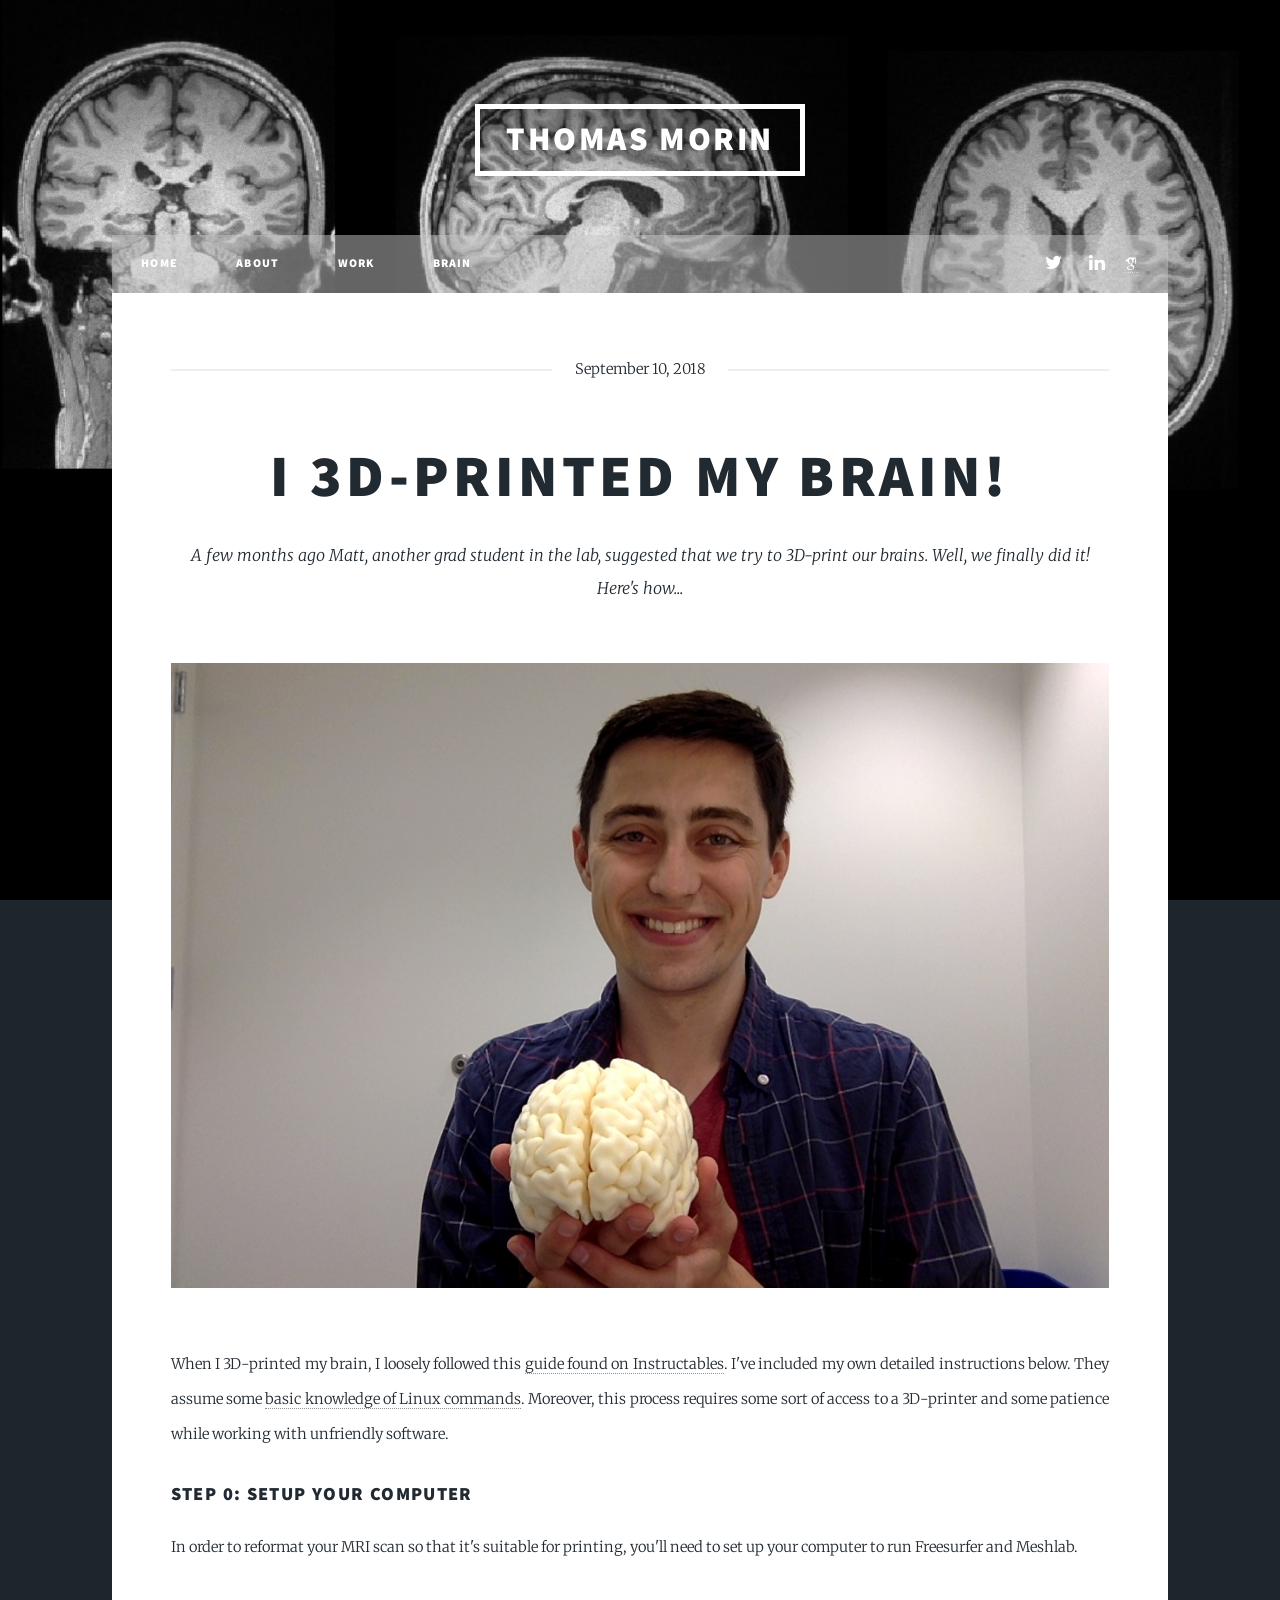
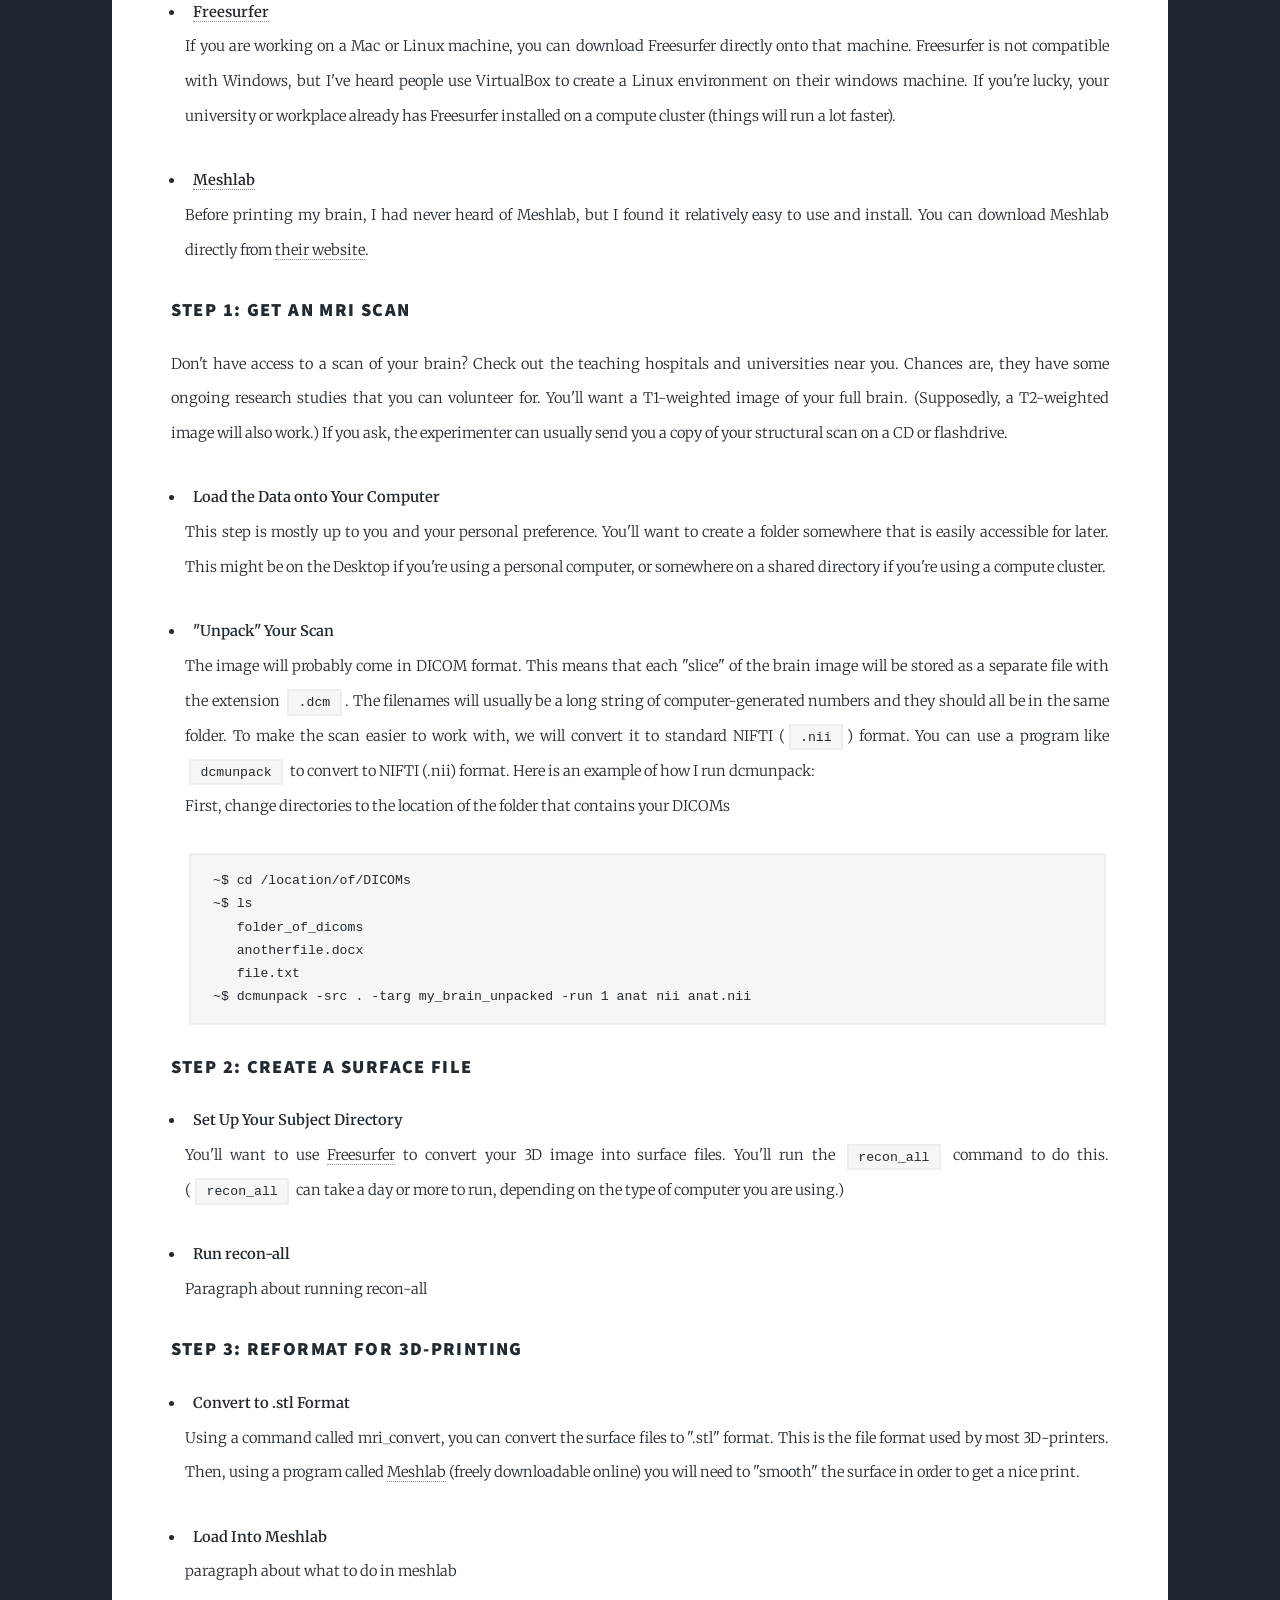
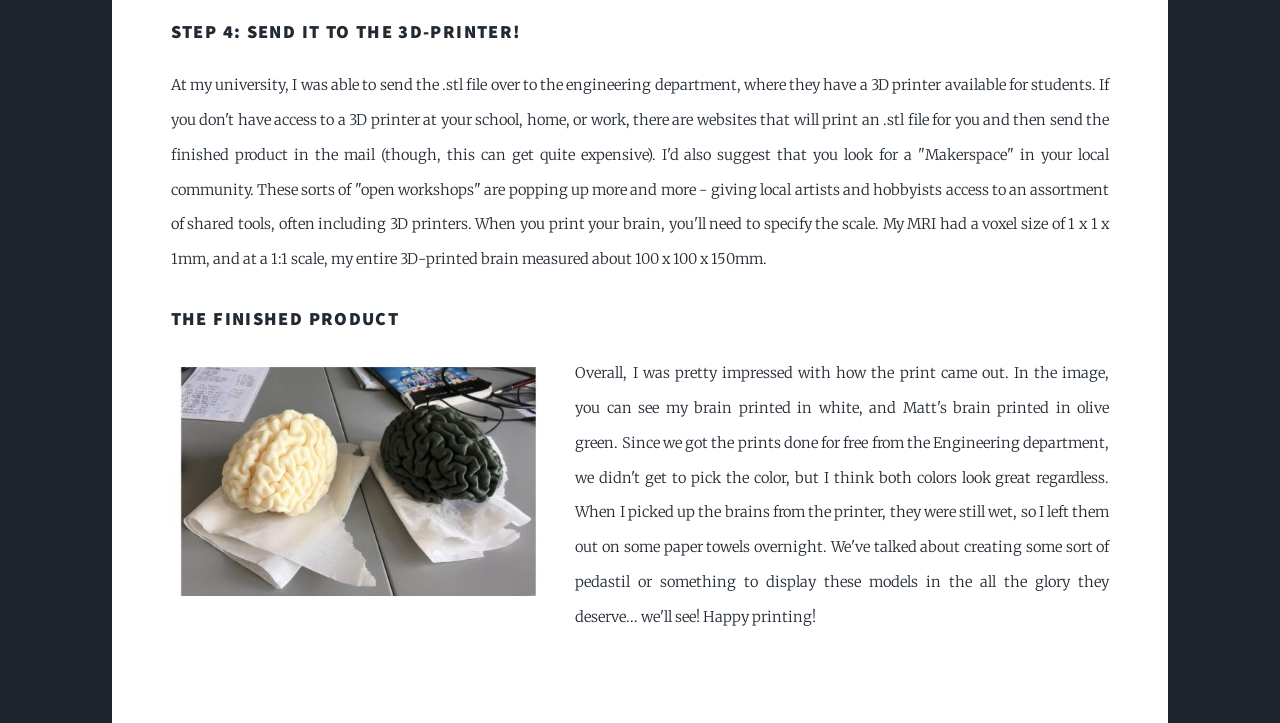
==== 3dbrain.html @ 6269d49e "changes to homepage" ====
<!DOCTYPE HTML>
<!--
	Generic Page - tmmorin.com

             Author: Tom Morin
        Description: Story about how I 3d-printed my brain

	Design:
	Massively by HTML5 UP
	html5up.net | @ajlkn
	Free for personal and commercial use under the CCA 3.0 license (html5up.net/license)
-->
<html>
	<script src="http://www.w3schools.com/lib/w3data.js"></script>
	<head>
		<title>3D PrintedBrain</title>
		<meta charset="utf-8" />
		<meta name="viewport" content="width=device-width, initial-scale=1, user-scalable=no" />
		<link rel="stylesheet" href="assets/css/main.css" />
		<noscript><link rel="stylesheet" href="assets/css/noscript.css" /></noscript>
		<link rel="shortcut icon" href="images/favicon.png" />
		<link rel="stylesheet" href="assets/css/academicons.min.css"/>
	</head>
	<body class="is-preload">

		<!-- Wrapper -->
			<div id="wrapper">

        			<!-- Header -->
        			<header id="header">
                			<a href="index.html" class="logo">Thomas Morin</a>
        			</header>

        			<!-- Nav Bar -->
        			<nav id="nav">
			                <ul class="links">
			                        <li><a href="index.html">Home</a></li>
			                        <li><a href="about.html">About</a></li>
			                        <li><a href="work.html">Work</a></li>
			                        <li><a href="brain_images.html">Brain</a></li>
			                </ul>
			                <ul class="icons">
			                        <li><a href="https://twitter.com/ThomasMorin1" class="icon fa-twitter"><span class="label">Twitter</span></a></li>
			                        <li><a href="https://www.linkedin.com/in/thomas-morin-23b196b2" class="icon fa-linkedin"><span class="label">LinkedIn</span></a></li>
			                        <li><a href="https://scholar.google.com/citations?user=DYfllzQAAAAJ" class="ai ai-google-scholar"><span class="label"></span></a></li>
			                        <!-- <li><a href="#" class="icon fa-instagram"><span class="label">Instagram</span></a></li> -->
			                        <!-- <li><a href="#" class="icon fa-github"><span class="label">GitHub</span></a></li> -->
			                </ul>
			        </nav>

				<!-- Main -->
					<div id="main">

						<!-- Post -->
							<section class="post">
								<header class="major">
									<span class="date">September 10, 2018</span>
									<h1>I 3D-printed my brain!</h1>
									<p>A few months ago Matt, another grad student in the lab, suggested that
										we try to 3D-print our brains. Well, we finally did it! Here's how...</p>
								</header>
								<div class="image main"><img src="images/me_and_my_brain.jpg" alt="me holding a 3d printed copy of my brain" /></div>
								<p>When I 3D-printed my brain, I loosely followed this <a href="https://www.instructables.com/id/3D-print-your-own-brain/">guide found on Instructables</a>. 
									I've included my own detailed instructions below. They assume some <a href="https://ryanstutorials.net/linuxtutorial/">basic knowledge of Linux commands</a>. Moreover, this
									process requires some sort of access to a 3D-printer and some patience while working with unfriendly software.</p>
								<h3>Step 0: Setup Your Computer</h3>
								<p>In order to reformat your MRI scan so that it's suitable for printing, you'll need to set up your computer to run Freesurfer and Meshlab.</p>
								<ul>
									<li><b><a href="http://freesurfer.net/">Freesurfer</a></b></li>
									<p>If you are working on a Mac or Linux machine, you can download Freesurfer directly onto that machine. Freesurfer is not compatible 
										with Windows, but I've heard people use VirtualBox to create a Linux environment on their windows machine. If you're lucky, your 
										university or workplace already has Freesurfer installed on a compute cluster (things will run a lot faster).</p>
									<li><b><a href="http://www.meshlab.net/">Meshlab</a></b></li>
									<p>Before printing my brain, I had never heard of Meshlab, but I found it relatively easy to use and install. You can download Meshlab directly
										from <a href="http://www.meshlab.net">their website</a>.</p>
								</ul>
								<h3>Step 1: Get an MRI Scan</h3>
								<p>Don't have access to a scan of your brain? Check out the teaching hospitals and universities near you. Chances are, they have
									some ongoing research studies that you can volunteer for. You'll want a T1-weighted image of your full brain. (Supposedly,
									a T2-weighted image will also work.) If you ask, the experimenter can usually send you a copy of your structural scan on a CD
									or flashdrive.
									<ul>
									<li><b>Load the Data onto Your Computer</b></li>
									<p>This step is mostly up to you and your personal preference. You'll want to create a folder somewhere that is easily accessible for later.
										This might be on the Desktop if you're using a personal computer, or somewhere on a shared directory if you're using a compute cluster.</p>
									<li><b>"Unpack" Your Scan</b></li>
									<p>The image will probably come in DICOM format. This means that each "slice" of the brain image will be stored as a separate file
										with the extension <code>.dcm</code>. The filenames will usually be a long string of computer-generated numbers and they should 
										all be in the same folder. To make the scan easier to work with, we will convert it to standard NIFTI (<code>.nii</code>) format.
										You can use a program like <code>dcmunpack</code> to convert to NIFTI (.nii) format. Here is an example of how I run dcmunpack: </br>
										First, change directories to the location of the folder that contains your DICOMs</p>
										<pre><code>~$ cd /location/of/DICOMs
~$ ls
   folder_of_dicoms
   anotherfile.docx
   file.txt
~$ dcmunpack -src . -targ my_brain_unpacked -run 1 anat nii anat.nii</pre></code>

									</ul>
								<h3>Step 2: Create a Surface File</h3>
									<ul>
									<li><b>Set Up Your Subject Directory</b></li>
									<p>You'll want to use <a href="http://freesurfer.net/">Freesurfer</a> to convert your 3D image into surface files. You'll run the <code>recon_all</code>
										command to do this. (<code>recon_all</code> can take a day or more to run, depending on the type of computer you are using.)</p>
									<li><b>Run recon-all</b></li>
									<p>Paragraph about running recon-all</p>
									</ul>
								<h3>Step 3: Reformat for 3D-Printing</h3>
									<ul>
									<li><b>Convert to .stl Format</b></li>
									<p>Using a command called mri_convert, you can convert the surface files to ".stl" format. This is the file format used by most 3D-printers.
										Then, using a program called <a href="http://www.meshlab.net/">Meshlab</a> (freely downloadable online) you will need to "smooth" the 
										surface in order to get a nice print.</p>
									<li><b>Load Into Meshlab</b></li>
									<p>paragraph about what to do in meshlab</p>
									</ul>
								<h3>Step 4: Send it to the 3D-Printer!</h3>
								<p>At my university, I was able to send the .stl file over to the engineering department, where they have a 3D printer available for students.
									If you don't have access to a 3D printer at your school, home, or work, there are websites that will print an .stl file for you
									and then send the finished product in the mail (though, this can get quite expensive). I'd also suggest that you look for a "Makerspace"
									in your local community. These sorts of "open workshops" are popping up more and more - giving local artists and hobbyists access
									to an assortment of shared tools, often including 3D printers. When you print your brain, you'll need to specify the scale. My MRI had a
									voxel size of 1 x 1 x 1mm, and at a 1:1 scale, my entire 3D-printed brain measured about 100 x 100 x 150mm.</p>
								<h3>The Finished Product</h3>
								<div class="image left"><img src="images/3d_brains.jpg" alt="my brain, along with my coworker's brain, fresh out of the printer!" /></div>
								<p>Overall, I was pretty impressed with how the print came out. In the image, you can see my brain printed in white, and Matt's brain printed in
									olive green. Since we got the prints done for free from the Engineering department, we didn't get to pick the color, but I think both colors
									look great regardless. When I picked up the brains from the printer, they were still wet, so I left them out on some paper towels overnight.
									We've talked about creating some sort of pedastil or something to display these models in the all the glory they deserve... we'll see! Happy printing!</p>
							</section>

					</div>

				<!-- Footer, Copyright -->
				<div w3-include-html="footer.html"></div>

			</div>

		<!-- Scripts -->
			<script>w3IncludeHTML();</script>
			<script src="assets/js/jquery.min.js"></script>
			<script src="assets/js/jquery.scrollex.min.js"></script>
			<script src="assets/js/jquery.scrolly.min.js"></script>
			<script src="assets/js/browser.min.js"></script>
			<script src="assets/js/breakpoints.min.js"></script>
			<script src="assets/js/util.js"></script>
			<script src="assets/js/main.js"></script>

	</body>
</html>
---- assets/css/main.css ----
@import url(font-awesome.min.css);
@import url("https://fonts.googleapis.com/css?family=Merriweather:300,700,300italic,700italic|Source+Sans+Pro:900");

/*
	Massively by HTML5 UP
	html5up.net | @ajlkn
	Free for personal and commercial use under the CCA 3.0 license (html5up.net/license)
*/

html, body, div, span, applet, object,
iframe, h1, h2, h3, h4, h5, h6, p, blockquote,
pre, a, abbr, acronym, address, big, cite,
code, del, dfn, em, img, ins, kbd, q, s, samp,
small, strike, strong, sub, sup, tt, var, b,
u, i, center, dl, dt, dd, ol, ul, li, fieldset,
form, label, legend, table, caption, tbody,
tfoot, thead, tr, th, td, article, aside,
canvas, details, embed, figure, figcaption,
footer, header, hgroup, menu, nav, output, ruby,
section, summary, time, mark, audio, video {
	margin: 0;
	padding: 0;
	border: 0;
	font-size: 100%;
	font: inherit;
	vertical-align: baseline;}

article, aside, details, figcaption, figure,
footer, header, hgroup, menu, nav, section {
	display: block;}

body {
	line-height: 1;
}

ol, ul {
	list-style: none;
}

blockquote, q {
	quotes: none;
}

	blockquote:before, blockquote:after, q:before, q:after {
		content: '';
		content: none;
	}

table {
	border-collapse: collapse;
	border-spacing: 0;
}

body {
	-webkit-text-size-adjust: none;
}

mark {
	background-color: transparent;
	color: inherit;
}

input::-moz-focus-inner {
	border: 0;
	padding: 0;
}

input, select, textarea {
	-moz-appearance: none;
	-webkit-appearance: none;
	-ms-appearance: none;
	appearance: none;
}

/* Basic */

	@-ms-viewport {
		width: device-width;
	}

	body {
		-ms-overflow-style: scrollbar;
	}

	@media screen and (max-width: 480px) {

		html, body {
			min-width: 320px;
		}

	}

	html {
		box-sizing: border-box;
	}

	*, *:before, *:after {
		box-sizing: inherit;
	}

	body {
		background-color: #1e252d;
	}

		body.is-preload *, body.is-preload *:before, body.is-preload *:after {
			-moz-animation: none !important;
			-webkit-animation: none !important;
			-ms-animation: none !important;
			animation: none !important;
			-moz-transition: none !important;
			-webkit-transition: none !important;
			-ms-transition: none !important;
			transition: none !important;
		}

/* Type */

	html {
		font-size: 16pt;
	}

		@media screen and (max-width: 1680px) {

			html {
				font-size: 12pt;
			}

		}

		@media screen and (max-width: 1280px) {

			html {
				font-size: 11pt;
			}

		}

		@media screen and (max-width: 360px) {

			html {
				font-size: 10pt;
			}

		}

	body {
		color: #212931;
	}

	body, input, select, textarea {
		font-family: "Merriweather", Georgia, serif;
		font-weight: 300;
		font-size: 1rem;
		line-height: 2.375;
	}

	a {
		-moz-transition: color 0.2s ease-in-out, background-color 0.2s ease-in-out, border-color 0.2s ease-in-out, box-shadow 0.2s ease-in-out;
		-webkit-transition: color 0.2s ease-in-out, background-color 0.2s ease-in-out, border-color 0.2s ease-in-out, box-shadow 0.2s ease-in-out;
		-ms-transition: color 0.2s ease-in-out, background-color 0.2s ease-in-out, border-color 0.2s ease-in-out, box-shadow 0.2s ease-in-out;
		transition: color 0.2s ease-in-out, background-color 0.2s ease-in-out, border-color 0.2s ease-in-out, box-shadow 0.2s ease-in-out;
		border-bottom: dotted 1px;
		text-decoration: none;
	}

		a:hover {
			border-bottom-color: transparent;
		}

	strong, b {
		font-weight: 600;
	}

	em, i {
		font-style: italic;
	}

	p {
		text-align: justify;
		margin: 0 0 2rem 0;
	}

	h1, h2, h3, h4, h5, h6 {
		font-family: "Source Sans Pro", Helvetica, sans-serif;
		font-weight: 900;
		line-height: 1.5;
		letter-spacing: 0.075em;
		text-transform: uppercase;
		margin: 0 0 1rem 0;
	}

		h1 a, h2 a, h3 a, h4 a, h5 a, h6 a {
			border-bottom: 0;
			color: inherit;
			text-decoration: none;
		}

	h1 {
		font-size: 4rem;
		line-height: 1.1;
		margin: 0 0 2rem 0;
	}

	h2 {
		font-size: 1.75rem;
		line-height: 1.3;
		margin: 0 0 1.5rem 0;
	}

	h3 {
		font-size: 1.25rem;
		margin: 0 0 1.5rem 0;
	}

	h4 {
		font-size: 1rem;
	}

	h5 {
		font-size: 0.9rem;
	}

	h6 {
		font-size: 0.8rem;
	}

	sub {
		font-size: 0.8rem;
		position: relative;
		top: 0.5rem;
	}

	sup {
		font-size: 0.8rem;
		position: relative;
		top: -0.5rem;
	}

	blockquote {
		border-left: solid 4px;
		font-style: italic;
		margin: 0 0 2rem 0;
		padding: 0.5rem 0 0.5rem 2rem;
	}

	code {
		border: solid 2px;
		font-family: "Courier New", monospace;
		font-size: 0.9rem;
		margin: 0 0.25rem;
		padding: 0.25rem 0.65rem;
	}

	pre {
		-webkit-overflow-scrolling: touch;
		font-family: "Courier New", monospace;
		font-size: 0.9rem;
		margin: 0 0 2rem 0;
	}

		pre code {
			display: block;
			line-height: 1.75;
			padding: 1rem 1.5rem;
			overflow-x: auto;
		}

	hr {
		border: 0;
		border-bottom: solid 2px;
		margin: 3rem 0;
	}

		hr.major {
			margin: 5rem 0;
		}

	.align-left {
		text-align: left;
	}

	.align-center {
		text-align: center;
	}

	.align-right {
		text-align: right;
	}

	input, select, textarea {
		color: #212931;
	}

	a {
		color: #212931;
		border-bottom-color: rgba(33, 41, 49, 0.5);
	}

		a:hover {
			border-bottom-color: transparent;
			color: #18bfef !important;
		}

	strong, b {
		color: #212931;
	}

	h1, h2, h3, h4, h5, h6 {
		color: #212931;
	}

	blockquote {
		border-left-color: #eeeeee;
	}

	code {
		background: rgba(220, 220, 220, 0.25);
		border-color: #eeeeee;
	}

	hr {
		border-bottom-color: #eeeeee;
	}

/* Row */

	.row {
		display: flex;
		flex-wrap: wrap;
		box-sizing: border-box;
		align-items: stretch;
	}

		.row > * {
			box-sizing: border-box;
		}

		.row.gtr-uniform > * > :last-child {
			margin-bottom: 0;
		}

		.row.aln-left {
			justify-content: flex-start;
		}

		.row.aln-center {
			justify-content: center;
		}

		.row.aln-right {
			justify-content: flex-end;
		}

		.row.aln-top {
			align-items: flex-start;
		}

		.row.aln-middle {
			align-items: center;
		}

		.row.aln-bottom {
			align-items: flex-end;
		}

		.row > .imp {
			order: -1;
		}

		.row > .col-1 {
			width: 8.3333333333%;
		}

		.row > .off-1 {
			margin-left: 8.3333333333%;
		}

		.row > .col-2 {
			width: 16.6666666667%;
		}

		.row > .off-2 {
			margin-left: 16.6666666667%;
		}

		.row > .col-3 {
			width: 25%;
		}

		.row > .off-3 {
			margin-left: 25%;
		}

		.row > .col-4 {
			width: 33.3333333333%;
		}

		.row > .off-4 {
			margin-left: 33.3333333333%;
		}

		.row > .col-5 {
			width: 41.6666666667%;
		}

		.row > .off-5 {
			margin-left: 41.6666666667%;
		}

		.row > .col-6 {
			width: 50%;
		}

		.row > .off-6 {
			margin-left: 50%;
		}

		.row > .col-7 {
			width: 58.3333333333%;
		}

		.row > .off-7 {
			margin-left: 58.3333333333%;
		}

		.row > .col-8 {
			width: 66.6666666667%;
		}

		.row > .off-8 {
			margin-left: 66.6666666667%;
		}

		.row > .col-9 {
			width: 75%;
		}

		.row > .off-9 {
			margin-left: 75%;
		}

		.row > .col-10 {
			width: 83.3333333333%;
		}

		.row > .off-10 {
			margin-left: 83.3333333333%;
		}

		.row > .col-11 {
			width: 91.6666666667%;
		}

		.row > .off-11 {
			margin-left: 91.6666666667%;
		}

		.row > .col-12 {
			width: 100%;
		}

		.row > .off-12 {
			margin-left: 100%;
		}

		.row.gtr-0 {
			margin-top: 0;
			margin-left: 0rem;
		}

			.row.gtr-0 > * {
				padding: 0 0 0 0rem;
			}

			.row.gtr-0.gtr-uniform {
				margin-top: 0rem;
			}

				.row.gtr-0.gtr-uniform > * {
					padding-top: 0rem;
				}

		.row.gtr-25 {
			margin-top: 0;
			margin-left: -0.375rem;
		}

			.row.gtr-25 > * {
				padding: 0 0 0 0.375rem;
			}

			.row.gtr-25.gtr-uniform {
				margin-top: -0.375rem;
			}

				.row.gtr-25.gtr-uniform > * {
					padding-top: 0.375rem;
				}

		.row.gtr-50 {
			margin-top: 0;
			margin-left: -0.75rem;
		}

			.row.gtr-50 > * {
				padding: 0 0 0 0.75rem;
			}

			.row.gtr-50.gtr-uniform {
				margin-top: -0.75rem;
			}

				.row.gtr-50.gtr-uniform > * {
					padding-top: 0.75rem;
				}

		.row {
			margin-top: 0;
			margin-left: -1.5rem;
		}

			.row > * {
				padding: 0 0 0 1.5rem;
			}

			.row.gtr-uniform {
				margin-top: -1.5rem;
			}

				.row.gtr-uniform > * {
					padding-top: 1.5rem;
				}

		.row.gtr-150 {
			margin-top: 0;
			margin-left: -2.25rem;
		}

			.row.gtr-150 > * {
				padding: 0 0 0 2.25rem;
			}

			.row.gtr-150.gtr-uniform {
				margin-top: -2.25rem;
			}

				.row.gtr-150.gtr-uniform > * {
					padding-top: 2.25rem;
				}

		.row.gtr-200 {
			margin-top: 0;
			margin-left: -3rem;
		}

			.row.gtr-200 > * {
				padding: 0 0 0 3rem;
			}

			.row.gtr-200.gtr-uniform {
				margin-top: -3rem;
			}

				.row.gtr-200.gtr-uniform > * {
					padding-top: 3rem;
				}

		@media screen and (max-width: 1680px) {

			.row {
				display: flex;
				flex-wrap: wrap;
				box-sizing: border-box;
				align-items: stretch;
			}

				.row > * {
					box-sizing: border-box;
				}

				.row.gtr-uniform > * > :last-child {
					margin-bottom: 0;
				}

				.row.aln-left {
					justify-content: flex-start;
				}

				.row.aln-center {
					justify-content: center;
				}

				.row.aln-right {
					justify-content: flex-end;
				}

				.row.aln-top {
					align-items: flex-start;
				}

				.row.aln-middle {
					align-items: center;
				}

				.row.aln-bottom {
					align-items: flex-end;
				}

				.row > .imp-xlarge {
					order: -1;
				}

				.row > .col-1-xlarge {
					width: 8.3333333333%;
				}

				.row > .off-1-xlarge {
					margin-left: 8.3333333333%;
				}

				.row > .col-2-xlarge {
					width: 16.6666666667%;
				}

				.row > .off-2-xlarge {
					margin-left: 16.6666666667%;
				}

				.row > .col-3-xlarge {
					width: 25%;
				}

				.row > .off-3-xlarge {
					margin-left: 25%;
				}

				.row > .col-4-xlarge {
					width: 33.3333333333%;
				}

				.row > .off-4-xlarge {
					margin-left: 33.3333333333%;
				}

				.row > .col-5-xlarge {
					width: 41.6666666667%;
				}

				.row > .off-5-xlarge {
					margin-left: 41.6666666667%;
				}

				.row > .col-6-xlarge {
					width: 50%;
				}

				.row > .off-6-xlarge {
					margin-left: 50%;
				}

				.row > .col-7-xlarge {
					width: 58.3333333333%;
				}

				.row > .off-7-xlarge {
					margin-left: 58.3333333333%;
				}

				.row > .col-8-xlarge {
					width: 66.6666666667%;
				}

				.row > .off-8-xlarge {
					margin-left: 66.6666666667%;
				}

				.row > .col-9-xlarge {
					width: 75%;
				}

				.row > .off-9-xlarge {
					margin-left: 75%;
				}

				.row > .col-10-xlarge {
					width: 83.3333333333%;
				}

				.row > .off-10-xlarge {
					margin-left: 83.3333333333%;
				}

				.row > .col-11-xlarge {
					width: 91.6666666667%;
				}

				.row > .off-11-xlarge {
					margin-left: 91.6666666667%;
				}

				.row > .col-12-xlarge {
					width: 100%;
				}

				.row > .off-12-xlarge {
					margin-left: 100%;
				}

				.row.gtr-0 {
					margin-top: 0;
					margin-left: 0rem;
				}

					.row.gtr-0 > * {
						padding: 0 0 0 0rem;
					}

					.row.gtr-0.gtr-uniform {
						margin-top: 0rem;
					}

						.row.gtr-0.gtr-uniform > * {
							padding-top: 0rem;
						}

				.row.gtr-25 {
					margin-top: 0;
					margin-left: -0.375rem;
				}

					.row.gtr-25 > * {
						padding: 0 0 0 0.375rem;
					}

					.row.gtr-25.gtr-uniform {
						margin-top: -0.375rem;
					}

						.row.gtr-25.gtr-uniform > * {
							padding-top: 0.375rem;
						}

				.row.gtr-50 {
					margin-top: 0;
					margin-left: -0.75rem;
				}

					.row.gtr-50 > * {
						padding: 0 0 0 0.75rem;
					}

					.row.gtr-50.gtr-uniform {
						margin-top: -0.75rem;
					}

						.row.gtr-50.gtr-uniform > * {
							padding-top: 0.75rem;
						}

				.row {
					margin-top: 0;
					margin-left: -1.5rem;
				}

					.row > * {
						padding: 0 0 0 1.5rem;
					}

					.row.gtr-uniform {
						margin-top: -1.5rem;
					}

						.row.gtr-uniform > * {
							padding-top: 1.5rem;
						}

				.row.gtr-150 {
					margin-top: 0;
					margin-left: -2.25rem;
				}

					.row.gtr-150 > * {
						padding: 0 0 0 2.25rem;
					}

					.row.gtr-150.gtr-uniform {
						margin-top: -2.25rem;
					}

						.row.gtr-150.gtr-uniform > * {
							padding-top: 2.25rem;
						}

				.row.gtr-200 {
					margin-top: 0;
					margin-left: -3rem;
				}

					.row.gtr-200 > * {
						padding: 0 0 0 3rem;
					}

					.row.gtr-200.gtr-uniform {
						margin-top: -3rem;
					}

						.row.gtr-200.gtr-uniform > * {
							padding-top: 3rem;
						}

		}

		@media screen and (max-width: 1280px) {

			.row {
				display: flex;
				flex-wrap: wrap;
				box-sizing: border-box;
				align-items: stretch;
			}

				.row > * {
					box-sizing: border-box;
				}

				.row.gtr-uniform > * > :last-child {
					margin-bottom: 0;
				}

				.row.aln-left {
					justify-content: flex-start;
				}

				.row.aln-center {
					justify-content: center;
				}

				.row.aln-right {
					justify-content: flex-end;
				}

				.row.aln-top {
					align-items: flex-start;
				}

				.row.aln-middle {
					align-items: center;
				}

				.row.aln-bottom {
					align-items: flex-end;
				}

				.row > .imp-large {
					order: -1;
				}

				.row > .col-1-large {
					width: 8.3333333333%;
				}

				.row > .off-1-large {
					margin-left: 8.3333333333%;
				}

				.row > .col-2-large {
					width: 16.6666666667%;
				}

				.row > .off-2-large {
					margin-left: 16.6666666667%;
				}

				.row > .col-3-large {
					width: 25%;
				}

				.row > .off-3-large {
					margin-left: 25%;
				}

				.row > .col-4-large {
					width: 33.3333333333%;
				}

				.row > .off-4-large {
					margin-left: 33.3333333333%;
				}

				.row > .col-5-large {
					width: 41.6666666667%;
				}

				.row > .off-5-large {
					margin-left: 41.6666666667%;
				}

				.row > .col-6-large {
					width: 50%;
				}

				.row > .off-6-large {
					margin-left: 50%;
				}

				.row > .col-7-large {
					width: 58.3333333333%;
				}

				.row > .off-7-large {
					margin-left: 58.3333333333%;
				}

				.row > .col-8-large {
					width: 66.6666666667%;
				}

				.row > .off-8-large {
					margin-left: 66.6666666667%;
				}

				.row > .col-9-large {
					width: 75%;
				}

				.row > .off-9-large {
					margin-left: 75%;
				}

				.row > .col-10-large {
					width: 83.3333333333%;
				}

				.row > .off-10-large {
					margin-left: 83.3333333333%;
				}

				.row > .col-11-large {
					width: 91.6666666667%;
				}

				.row > .off-11-large {
					margin-left: 91.6666666667%;
				}

				.row > .col-12-large {
					width: 100%;
				}

				.row > .off-12-large {
					margin-left: 100%;
				}

				.row.gtr-0 {
					margin-top: 0;
					margin-left: 0rem;
				}

					.row.gtr-0 > * {
						padding: 0 0 0 0rem;
					}

					.row.gtr-0.gtr-uniform {
						margin-top: 0rem;
					}

						.row.gtr-0.gtr-uniform > * {
							padding-top: 0rem;
						}

				.row.gtr-25 {
					margin-top: 0;
					margin-left: -0.375rem;
				}

					.row.gtr-25 > * {
						padding: 0 0 0 0.375rem;
					}

					.row.gtr-25.gtr-uniform {
						margin-top: -0.375rem;
					}

						.row.gtr-25.gtr-uniform > * {
							padding-top: 0.375rem;
						}

				.row.gtr-50 {
					margin-top: 0;
					margin-left: -0.75rem;
				}

					.row.gtr-50 > * {
						padding: 0 0 0 0.75rem;
					}

					.row.gtr-50.gtr-uniform {
						margin-top: -0.75rem;
					}

						.row.gtr-50.gtr-uniform > * {
							padding-top: 0.75rem;
						}

				.row {
					margin-top: 0;
					margin-left: -1.5rem;
				}

					.row > * {
						padding: 0 0 0 1.5rem;
					}

					.row.gtr-uniform {
						margin-top: -1.5rem;
					}

						.row.gtr-uniform > * {
							padding-top: 1.5rem;
						}

				.row.gtr-150 {
					margin-top: 0;
					margin-left: -2.25rem;
				}

					.row.gtr-150 > * {
						padding: 0 0 0 2.25rem;
					}

					.row.gtr-150.gtr-uniform {
						margin-top: -2.25rem;
					}

						.row.gtr-150.gtr-uniform > * {
							padding-top: 2.25rem;
						}

				.row.gtr-200 {
					margin-top: 0;
					margin-left: -3rem;
				}

					.row.gtr-200 > * {
						padding: 0 0 0 3rem;
					}

					.row.gtr-200.gtr-uniform {
						margin-top: -3rem;
					}

						.row.gtr-200.gtr-uniform > * {
							padding-top: 3rem;
						}

		}

		@media screen and (max-width: 980px) {

			.row {
				display: flex;
				flex-wrap: wrap;
				box-sizing: border-box;
				align-items: stretch;
			}

				.row > * {
					box-sizing: border-box;
				}

				.row.gtr-uniform > * > :last-child {
					margin-bottom: 0;
				}

				.row.aln-left {
					justify-content: flex-start;
				}

				.row.aln-center {
					justify-content: center;
				}

				.row.aln-right {
					justify-content: flex-end;
				}

				.row.aln-top {
					align-items: flex-start;
				}

				.row.aln-middle {
					align-items: center;
				}

				.row.aln-bottom {
					align-items: flex-end;
				}

				.row > .imp-medium {
					order: -1;
				}

				.row > .col-1-medium {
					width: 8.3333333333%;
				}

				.row > .off-1-medium {
					margin-left: 8.3333333333%;
				}

				.row > .col-2-medium {
					width: 16.6666666667%;
				}

				.row > .off-2-medium {
					margin-left: 16.6666666667%;
				}

				.row > .col-3-medium {
					width: 25%;
				}

				.row > .off-3-medium {
					margin-left: 25%;
				}

				.row > .col-4-medium {
					width: 33.3333333333%;
				}

				.row > .off-4-medium {
					margin-left: 33.3333333333%;
				}

				.row > .col-5-medium {
					width: 41.6666666667%;
				}

				.row > .off-5-medium {
					margin-left: 41.6666666667%;
				}

				.row > .col-6-medium {
					width: 50%;
				}

				.row > .off-6-medium {
					margin-left: 50%;
				}

				.row > .col-7-medium {
					width: 58.3333333333%;
				}

				.row > .off-7-medium {
					margin-left: 58.3333333333%;
				}

				.row > .col-8-medium {
					width: 66.6666666667%;
				}

				.row > .off-8-medium {
					margin-left: 66.6666666667%;
				}

				.row > .col-9-medium {
					width: 75%;
				}

				.row > .off-9-medium {
					margin-left: 75%;
				}

				.row > .col-10-medium {
					width: 83.3333333333%;
				}

				.row > .off-10-medium {
					margin-left: 83.3333333333%;
				}

				.row > .col-11-medium {
					width: 91.6666666667%;
				}

				.row > .off-11-medium {
					margin-left: 91.6666666667%;
				}

				.row > .col-12-medium {
					width: 100%;
				}

				.row > .off-12-medium {
					margin-left: 100%;
				}

				.row.gtr-0 {
					margin-top: 0;
					margin-left: 0rem;
				}

					.row.gtr-0 > * {
						padding: 0 0 0 0rem;
					}

					.row.gtr-0.gtr-uniform {
						margin-top: 0rem;
					}

						.row.gtr-0.gtr-uniform > * {
							padding-top: 0rem;
						}

				.row.gtr-25 {
					margin-top: 0;
					margin-left: -0.375rem;
				}

					.row.gtr-25 > * {
						padding: 0 0 0 0.375rem;
					}

					.row.gtr-25.gtr-uniform {
						margin-top: -0.375rem;
					}

						.row.gtr-25.gtr-uniform > * {
							padding-top: 0.375rem;
						}

				.row.gtr-50 {
					margin-top: 0;
					margin-left: -0.75rem;
				}

					.row.gtr-50 > * {
						padding: 0 0 0 0.75rem;
					}

					.row.gtr-50.gtr-uniform {
						margin-top: -0.75rem;
					}

						.row.gtr-50.gtr-uniform > * {
							padding-top: 0.75rem;
						}

				.row {
					margin-top: 0;
					margin-left: -1.5rem;
				}

					.row > * {
						padding: 0 0 0 1.5rem;
					}

					.row.gtr-uniform {
						margin-top: -1.5rem;
					}

						.row.gtr-uniform > * {
							padding-top: 1.5rem;
						}

				.row.gtr-150 {
					margin-top: 0;
					margin-left: -2.25rem;
				}

					.row.gtr-150 > * {
						padding: 0 0 0 2.25rem;
					}

					.row.gtr-150.gtr-uniform {
						margin-top: -2.25rem;
					}

						.row.gtr-150.gtr-uniform > * {
							padding-top: 2.25rem;
						}

				.row.gtr-200 {
					margin-top: 0;
					margin-left: -3rem;
				}

					.row.gtr-200 > * {
						padding: 0 0 0 3rem;
					}

					.row.gtr-200.gtr-uniform {
						margin-top: -3rem;
					}

						.row.gtr-200.gtr-uniform > * {
							padding-top: 3rem;
						}

		}

		@media screen and (max-width: 736px) {

			.row {
				display: flex;
				flex-wrap: wrap;
				box-sizing: border-box;
				align-items: stretch;
			}

				.row > * {
					box-sizing: border-box;
				}

				.row.gtr-uniform > * > :last-child {
					margin-bottom: 0;
				}

				.row.aln-left {
					justify-content: flex-start;
				}

				.row.aln-center {
					justify-content: center;
				}

				.row.aln-right {
					justify-content: flex-end;
				}

				.row.aln-top {
					align-items: flex-start;
				}

				.row.aln-middle {
					align-items: center;
				}

				.row.aln-bottom {
					align-items: flex-end;
				}

				.row > .imp-small {
					order: -1;
				}

				.row > .col-1-small {
					width: 8.3333333333%;
				}

				.row > .off-1-small {
					margin-left: 8.3333333333%;
				}

				.row > .col-2-small {
					width: 16.6666666667%;
				}

				.row > .off-2-small {
					margin-left: 16.6666666667%;
				}

				.row > .col-3-small {
					width: 25%;
				}

				.row > .off-3-small {
					margin-left: 25%;
				}

				.row > .col-4-small {
					width: 33.3333333333%;
				}

				.row > .off-4-small {
					margin-left: 33.3333333333%;
				}

				.row > .col-5-small {
					width: 41.6666666667%;
				}

				.row > .off-5-small {
					margin-left: 41.6666666667%;
				}

				.row > .col-6-small {
					width: 50%;
				}

				.row > .off-6-small {
					margin-left: 50%;
				}

				.row > .col-7-small {
					width: 58.3333333333%;
				}

				.row > .off-7-small {
					margin-left: 58.3333333333%;
				}

				.row > .col-8-small {
					width: 66.6666666667%;
				}

				.row > .off-8-small {
					margin-left: 66.6666666667%;
				}

				.row > .col-9-small {
					width: 75%;
				}

				.row > .off-9-small {
					margin-left: 75%;
				}

				.row > .col-10-small {
					width: 83.3333333333%;
				}

				.row > .off-10-small {
					margin-left: 83.3333333333%;
				}

				.row > .col-11-small {
					width: 91.6666666667%;
				}

				.row > .off-11-small {
					margin-left: 91.6666666667%;
				}

				.row > .col-12-small {
					width: 100%;
				}

				.row > .off-12-small {
					margin-left: 100%;
				}

				.row.gtr-0 {
					margin-top: 0;
					margin-left: 0rem;
				}

					.row.gtr-0 > * {
						padding: 0 0 0 0rem;
					}

					.row.gtr-0.gtr-uniform {
						margin-top: 0rem;
					}

						.row.gtr-0.gtr-uniform > * {
							padding-top: 0rem;
						}

				.row.gtr-25 {
					margin-top: 0;
					margin-left: -0.375rem;
				}

					.row.gtr-25 > * {
						padding: 0 0 0 0.375rem;
					}

					.row.gtr-25.gtr-uniform {
						margin-top: -0.375rem;
					}

						.row.gtr-25.gtr-uniform > * {
							padding-top: 0.375rem;
						}

				.row.gtr-50 {
					margin-top: 0;
					margin-left: -0.75rem;
				}

					.row.gtr-50 > * {
						padding: 0 0 0 0.75rem;
					}

					.row.gtr-50.gtr-uniform {
						margin-top: -0.75rem;
					}

						.row.gtr-50.gtr-uniform > * {
							padding-top: 0.75rem;
						}

				.row {
					margin-top: 0;
					margin-left: -1.5rem;
				}

					.row > * {
						padding: 0 0 0 1.5rem;
					}

					.row.gtr-uniform {
						margin-top: -1.5rem;
					}

						.row.gtr-uniform > * {
							padding-top: 1.5rem;
						}

				.row.gtr-150 {
					margin-top: 0;
					margin-left: -2.25rem;
				}

					.row.gtr-150 > * {
						padding: 0 0 0 2.25rem;
					}

					.row.gtr-150.gtr-uniform {
						margin-top: -2.25rem;
					}

						.row.gtr-150.gtr-uniform > * {
							padding-top: 2.25rem;
						}

				.row.gtr-200 {
					margin-top: 0;
					margin-left: -3rem;
				}

					.row.gtr-200 > * {
						padding: 0 0 0 3rem;
					}

					.row.gtr-200.gtr-uniform {
						margin-top: -3rem;
					}

						.row.gtr-200.gtr-uniform > * {
							padding-top: 3rem;
						}

		}

		@media screen and (max-width: 480px) {

			.row {
				display: flex;
				flex-wrap: wrap;
				box-sizing: border-box;
				align-items: stretch;
			}

				.row > * {
					box-sizing: border-box;
				}

				.row.gtr-uniform > * > :last-child {
					margin-bottom: 0;
				}

				.row.aln-left {
					justify-content: flex-start;
				}

				.row.aln-center {
					justify-content: center;
				}

				.row.aln-right {
					justify-content: flex-end;
				}

				.row.aln-top {
					align-items: flex-start;
				}

				.row.aln-middle {
					align-items: center;
				}

				.row.aln-bottom {
					align-items: flex-end;
				}

				.row > .imp-xsmall {
					order: -1;
				}

				.row > .col-1-xsmall {
					width: 8.3333333333%;
				}

				.row > .off-1-xsmall {
					margin-left: 8.3333333333%;
				}

				.row > .col-2-xsmall {
					width: 16.6666666667%;
				}

				.row > .off-2-xsmall {
					margin-left: 16.6666666667%;
				}

				.row > .col-3-xsmall {
					width: 25%;
				}

				.row > .off-3-xsmall {
					margin-left: 25%;
				}

				.row > .col-4-xsmall {
					width: 33.3333333333%;
				}

				.row > .off-4-xsmall {
					margin-left: 33.3333333333%;
				}

				.row > .col-5-xsmall {
					width: 41.6666666667%;
				}

				.row > .off-5-xsmall {
					margin-left: 41.6666666667%;
				}

				.row > .col-6-xsmall {
					width: 50%;
				}

				.row > .off-6-xsmall {
					margin-left: 50%;
				}

				.row > .col-7-xsmall {
					width: 58.3333333333%;
				}

				.row > .off-7-xsmall {
					margin-left: 58.3333333333%;
				}

				.row > .col-8-xsmall {
					width: 66.6666666667%;
				}

				.row > .off-8-xsmall {
					margin-left: 66.6666666667%;
				}

				.row > .col-9-xsmall {
					width: 75%;
				}

				.row > .off-9-xsmall {
					margin-left: 75%;
				}

				.row > .col-10-xsmall {
					width: 83.3333333333%;
				}

				.row > .off-10-xsmall {
					margin-left: 83.3333333333%;
				}

				.row > .col-11-xsmall {
					width: 91.6666666667%;
				}

				.row > .off-11-xsmall {
					margin-left: 91.6666666667%;
				}

				.row > .col-12-xsmall {
					width: 100%;
				}

				.row > .off-12-xsmall {
					margin-left: 100%;
				}

				.row.gtr-0 {
					margin-top: 0;
					margin-left: 0rem;
				}

					.row.gtr-0 > * {
						padding: 0 0 0 0rem;
					}

					.row.gtr-0.gtr-uniform {
						margin-top: 0rem;
					}

						.row.gtr-0.gtr-uniform > * {
							padding-top: 0rem;
						}

				.row.gtr-25 {
					margin-top: 0;
					margin-left: -0.375rem;
				}

					.row.gtr-25 > * {
						padding: 0 0 0 0.375rem;
					}

					.row.gtr-25.gtr-uniform {
						margin-top: -0.375rem;
					}

						.row.gtr-25.gtr-uniform > * {
							padding-top: 0.375rem;
						}

				.row.gtr-50 {
					margin-top: 0;
					margin-left: -0.75rem;
				}

					.row.gtr-50 > * {
						padding: 0 0 0 0.75rem;
					}

					.row.gtr-50.gtr-uniform {
						margin-top: -0.75rem;
					}

						.row.gtr-50.gtr-uniform > * {
							padding-top: 0.75rem;
						}

				.row {
					margin-top: 0;
					margin-left: -1.5rem;
				}

					.row > * {
						padding: 0 0 0 1.5rem;
					}

					.row.gtr-uniform {
						margin-top: -1.5rem;
					}

						.row.gtr-uniform > * {
							padding-top: 1.5rem;
						}

				.row.gtr-150 {
					margin-top: 0;
					margin-left: -2.25rem;
				}

					.row.gtr-150 > * {
						padding: 0 0 0 2.25rem;
					}

					.row.gtr-150.gtr-uniform {
						margin-top: -2.25rem;
					}

						.row.gtr-150.gtr-uniform > * {
							padding-top: 2.25rem;
						}

				.row.gtr-200 {
					margin-top: 0;
					margin-left: -3rem;
				}

					.row.gtr-200 > * {
						padding: 0 0 0 3rem;
					}

					.row.gtr-200.gtr-uniform {
						margin-top: -3rem;
					}

						.row.gtr-200.gtr-uniform > * {
							padding-top: 3rem;
						}

		}

		@media screen and (max-width: 360px) {

			.row {
				display: flex;
				flex-wrap: wrap;
				box-sizing: border-box;
				align-items: stretch;
			}

				.row > * {
					box-sizing: border-box;
				}

				.row.gtr-uniform > * > :last-child {
					margin-bottom: 0;
				}

				.row.aln-left {
					justify-content: flex-start;
				}

				.row.aln-center {
					justify-content: center;
				}

				.row.aln-right {
					justify-content: flex-end;
				}

				.row.aln-top {
					align-items: flex-start;
				}

				.row.aln-middle {
					align-items: center;
				}

				.row.aln-bottom {
					align-items: flex-end;
				}

				.row > .imp-xxsmall {
					order: -1;
				}

				.row > .col-1-xxsmall {
					width: 8.3333333333%;
				}

				.row > .off-1-xxsmall {
					margin-left: 8.3333333333%;
				}

				.row > .col-2-xxsmall {
					width: 16.6666666667%;
				}

				.row > .off-2-xxsmall {
					margin-left: 16.6666666667%;
				}

				.row > .col-3-xxsmall {
					width: 25%;
				}

				.row > .off-3-xxsmall {
					margin-left: 25%;
				}

				.row > .col-4-xxsmall {
					width: 33.3333333333%;
				}

				.row > .off-4-xxsmall {
					margin-left: 33.3333333333%;
				}

				.row > .col-5-xxsmall {
					width: 41.6666666667%;
				}

				.row > .off-5-xxsmall {
					margin-left: 41.6666666667%;
				}

				.row > .col-6-xxsmall {
					width: 50%;
				}

				.row > .off-6-xxsmall {
					margin-left: 50%;
				}

				.row > .col-7-xxsmall {
					width: 58.3333333333%;
				}

				.row > .off-7-xxsmall {
					margin-left: 58.3333333333%;
				}

				.row > .col-8-xxsmall {
					width: 66.6666666667%;
				}

				.row > .off-8-xxsmall {
					margin-left: 66.6666666667%;
				}

				.row > .col-9-xxsmall {
					width: 75%;
				}

				.row > .off-9-xxsmall {
					margin-left: 75%;
				}

				.row > .col-10-xxsmall {
					width: 83.3333333333%;
				}

				.row > .off-10-xxsmall {
					margin-left: 83.3333333333%;
				}

				.row > .col-11-xxsmall {
					width: 91.6666666667%;
				}

				.row > .off-11-xxsmall {
					margin-left: 91.6666666667%;
				}

				.row > .col-12-xxsmall {
					width: 100%;
				}

				.row > .off-12-xxsmall {
					margin-left: 100%;
				}

				.row.gtr-0 {
					margin-top: 0;
					margin-left: 0rem;
				}

					.row.gtr-0 > * {
						padding: 0 0 0 0rem;
					}

					.row.gtr-0.gtr-uniform {
						margin-top: 0rem;
					}

						.row.gtr-0.gtr-uniform > * {
							padding-top: 0rem;
						}

				.row.gtr-25 {
					margin-top: 0;
					margin-left: -0.375rem;
				}

					.row.gtr-25 > * {
						padding: 0 0 0 0.375rem;
					}

					.row.gtr-25.gtr-uniform {
						margin-top: -0.375rem;
					}

						.row.gtr-25.gtr-uniform > * {
							padding-top: 0.375rem;
						}

				.row.gtr-50 {
					margin-top: 0;
					margin-left: -0.75rem;
				}

					.row.gtr-50 > * {
						padding: 0 0 0 0.75rem;
					}

					.row.gtr-50.gtr-uniform {
						margin-top: -0.75rem;
					}

						.row.gtr-50.gtr-uniform > * {
							padding-top: 0.75rem;
						}

				.row {
					margin-top: 0;
					margin-left: -1.5rem;
				}

					.row > * {
						padding: 0 0 0 1.5rem;
					}

					.row.gtr-uniform {
						margin-top: -1.5rem;
					}

						.row.gtr-uniform > * {
							padding-top: 1.5rem;
						}

				.row.gtr-150 {
					margin-top: 0;
					margin-left: -2.25rem;
				}

					.row.gtr-150 > * {
						padding: 0 0 0 2.25rem;
					}

					.row.gtr-150.gtr-uniform {
						margin-top: -2.25rem;
					}

						.row.gtr-150.gtr-uniform > * {
							padding-top: 2.25rem;
						}

				.row.gtr-200 {
					margin-top: 0;
					margin-left: -3rem;
				}

					.row.gtr-200 > * {
						padding: 0 0 0 3rem;
					}

					.row.gtr-200.gtr-uniform {
						margin-top: -3rem;
					}

						.row.gtr-200.gtr-uniform > * {
							padding-top: 3rem;
						}

		}

/* Box */

	.box {
		border: solid 2px;
		margin-bottom: 2rem;
		padding: 1.5rem;
	}

		.box > :last-child,
		.box > :last-child > :last-child,
		.box > :last-child > :last-child > :last-child {
			margin-bottom: 0;
		}

		.box.alt {
			border: 0;
			border-radius: 0;
			padding: 0;
		}

	.box {
		border-color: #eeeeee;
	}

/* Button */

	input[type="submit"],
	input[type="reset"],
	input[type="button"],
	button,
	.button {
		-moz-appearance: none;
		-webkit-appearance: none;
		-ms-appearance: none;
		appearance: none;
		-moz-transition: background-color 0.2s ease-in-out, box-shadow 0.2s ease-in-out, color 0.2s ease-in-out;
		-webkit-transition: background-color 0.2s ease-in-out, box-shadow 0.2s ease-in-out, color 0.2s ease-in-out;
		-ms-transition: background-color 0.2s ease-in-out, box-shadow 0.2s ease-in-out, color 0.2s ease-in-out;
		transition: background-color 0.2s ease-in-out, box-shadow 0.2s ease-in-out, color 0.2s ease-in-out;
		border: 0;
		border-radius: 0;
		cursor: pointer;
		display: inline-block;
		font-family: "Source Sans Pro", Helvetica, sans-serif;
		font-size: 0.8rem;
		font-weight: 900;
		letter-spacing: 0.075em;
		height: 3rem;
		line-height: 3rem;
		padding: 0 2rem;
		text-align: center;
		text-decoration: none;
		text-transform: uppercase;
		white-space: nowrap;
	}

		input[type="submit"].icon:before,
		input[type="reset"].icon:before,
		input[type="button"].icon:before,
		button.icon:before,
		.button.icon:before {
			margin-right: 0.5rem;
		}

		input[type="submit"].icon.solo,
		input[type="reset"].icon.solo,
		input[type="button"].icon.solo,
		button.icon.solo,
		.button.icon.solo {
			position: relative;
			width: 4rem;
			height: 4rem;
			line-height: 4rem;
			border-radius: 4rem;
			text-indent: 4rem;
			overflow: hidden;
			padding: 0;
			white-space: nowrap;
		}

			input[type="submit"].icon.solo:before,
			input[type="reset"].icon.solo:before,
			input[type="button"].icon.solo:before,
			button.icon.solo:before,
			.button.icon.solo:before {
				position: absolute;
				display: block;
				top: 0;
				left: 0;
				width: inherit;
				height: inherit;
				line-height: inherit;
				font-size: 1.25rem;
				margin-right: 0;
				text-align: center;
				text-indent: 0;
			}

		input[type="submit"].fit,
		input[type="reset"].fit,
		input[type="button"].fit,
		button.fit,
		.button.fit {
			width: 100%;
		}

		input[type="submit"].small,
		input[type="reset"].small,
		input[type="button"].small,
		button.small,
		.button.small {
			font-size: 0.7rem;
			height: 2.5rem;
			line-height: 2.5rem;
			padding: 0 1.5rem;
		}

		input[type="submit"].large,
		input[type="reset"].large,
		input[type="button"].large,
		button.large,
		.button.large {
			font-size: 0.9rem;
			height: 3.5rem;
			line-height: 3.5rem;
			padding: 0 2.75rem;
		}

		@media screen and (max-width: 980px) {

			input[type="submit"],
			input[type="reset"],
			input[type="button"],
			button,
			.button {
				font-size: 0.9rem;
				height: 3.25rem;
				line-height: 3.25rem;
			}

				input[type="submit"].large,
				input[type="reset"].large,
				input[type="button"].large,
				button.large,
				.button.large {
					font-size: 1rem;
					height: 3.75rem;
					line-height: 3.75rem;
				}

		}

		input[type="submit"].disabled, input[type="submit"]:disabled,
		input[type="reset"].disabled,
		input[type="reset"]:disabled,
		input[type="button"].disabled,
		input[type="button"]:disabled,
		button.disabled,
		button:disabled,
		.button.disabled,
		.button:disabled {
			pointer-events: none;
			opacity: 0.25;
		}

	input[type="submit"],
	input[type="reset"],
	input[type="button"],
	button,
	.button {
		background-color: transparent;
		box-shadow: inset 0 0 0 2px #212931;
		color: #212931 !important;
	}

		input[type="submit"]:hover,
		input[type="reset"]:hover,
		input[type="button"]:hover,
		button:hover,
		.button:hover {
			box-shadow: inset 0 0 0 2px #18bfef;
			color: #18bfef !important;
		}

		input[type="submit"].primary,
		input[type="reset"].primary,
		input[type="button"].primary,
		button.primary,
		.button.primary {
			background-color: #212931;
			box-shadow: none;
			color: #ffffff !important;
		}

			input[type="submit"].primary:hover,
			input[type="reset"].primary:hover,
			input[type="button"].primary:hover,
			button.primary:hover,
			.button.primary:hover {
				background-color: #18bfef;
			}

/* Form */

	form {
		margin: 0 0 2rem 0;
	}

		form > :last-child {
			margin-bottom: 0;
		}

		form > .fields {
			display: -moz-flex;
			display: -webkit-flex;
			display: -ms-flex;
			display: flex;
			-moz-flex-wrap: wrap;
			-webkit-flex-wrap: wrap;
			-ms-flex-wrap: wrap;
			flex-wrap: wrap;
			width: calc(100% + 3rem);
			margin: -1.5rem 0 2rem -1.5rem;
		}

			form > .fields > .field {
				-moz-flex-grow: 0;
				-webkit-flex-grow: 0;
				-ms-flex-grow: 0;
				flex-grow: 0;
				-moz-flex-shrink: 0;
				-webkit-flex-shrink: 0;
				-ms-flex-shrink: 0;
				flex-shrink: 0;
				padding: 1.5rem 0 0 1.5rem;
				width: calc(100% - 1.5rem);
			}

				form > .fields > .field.half {
					width: calc(50% - 0.75rem);
				}

				form > .fields > .field.third {
					width: calc(100%/3 - 0.5rem);
				}

				form > .fields > .field.quarter {
					width: calc(25% - 0.375rem);
				}

		@media screen and (max-width: 480px) {

			form > .fields {
				width: calc(100% + 3rem);
				margin: -1.5rem 0 2rem -1.5rem;
			}

				form > .fields > .field {
					padding: 1.5rem 0 0 1.5rem;
					width: calc(100% - 1.5rem);
				}

					form > .fields > .field.half {
						width: calc(100% - 1.5rem);
					}

					form > .fields > .field.third {
						width: calc(100% - 1.5rem);
					}

					form > .fields > .field.quarter {
						width: calc(100% - 1.5rem);
					}

		}

	label {
		display: block;
		font-family: "Source Sans Pro", Helvetica, sans-serif;
		font-weight: 900;
		line-height: 1.5;
		letter-spacing: 0.075em;
		font-size: 0.8rem;
		text-transform: uppercase;
		margin: 0 0 0.75rem 0;
	}

		@media screen and (max-width: 980px) {

			label {
				font-size: 0.9rem;
			}

		}

	input[type="text"],
	input[type="password"],
	input[type="email"],
	select,
	textarea {
		-moz-appearance: none;
		-webkit-appearance: none;
		-ms-appearance: none;
		appearance: none;
		background: transparent;
		border-radius: 0;
		border: solid 2px;
		color: inherit;
		display: block;
		outline: 0;
		padding: 0 1rem;
		text-decoration: none;
		width: 100%;
	}

		input[type="text"]:invalid,
		input[type="password"]:invalid,
		input[type="email"]:invalid,
		select:invalid,
		textarea:invalid {
			box-shadow: none;
		}

	select {
		background-size: 1.25rem;
		background-repeat: no-repeat;
		background-position: calc(100% - 1rem) center;
		height: 3rem;
		padding-right: 3rem;
		text-overflow: ellipsis;
	}

		select:focus::-ms-value {
			background-color: transparent;
		}

		select::-ms-expand {
			display: none;
		}

	input[type="text"],
	input[type="password"],
	input[type="email"],
	select {
		height: 3rem;
	}

	textarea {
		padding: 0.75rem 1rem;
	}

	input[type="checkbox"],
	input[type="radio"] {
		-moz-appearance: none;
		-webkit-appearance: none;
		-ms-appearance: none;
		appearance: none;
		display: block;
		float: left;
		margin-right: -2rem;
		opacity: 0;
		width: 1rem;
		z-index: -1;
	}

		input[type="checkbox"] + label,
		input[type="radio"] + label {
			text-decoration: none;
			cursor: pointer;
			display: inline-block;
			font-size: 1rem;
			letter-spacing: 0;
			font-family: "Merriweather", Georgia, serif;
			text-transform: none;
			font-weight: 300;
			padding-left: 2.8rem;
			padding-right: 1rem;
			position: relative;
		}

			input[type="checkbox"] + label:before,
			input[type="radio"] + label:before {
				-moz-osx-font-smoothing: grayscale;
				-webkit-font-smoothing: antialiased;
				font-family: FontAwesome;
				font-style: normal;
				font-weight: normal;
				text-transform: none !important;
			}

			input[type="checkbox"] + label:before,
			input[type="radio"] + label:before {
				border-radius: 0;
				border: solid 2px;
				content: '';
				display: inline-block;
				height: 1.8rem;
				left: 0;
				line-height: 1.725rem;
				position: absolute;
				text-align: center;
				top: -0.125rem;
				width: 1.8rem;
			}

		input[type="checkbox"]:checked + label:before,
		input[type="radio"]:checked + label:before {
			content: '\f00c';
		}

	input[type="checkbox"] + label:before {
		border-radius: 0;
	}

	input[type="radio"] + label:before {
		border-radius: 100%;
	}

	::-webkit-input-placeholder {
		opacity: 1.0;
	}

	:-moz-placeholder {
		opacity: 1.0;
	}

	::-moz-placeholder {
		opacity: 1.0;
	}

	:-ms-input-placeholder {
		opacity: 1.0;
	}

	label {
		color: #212931;
	}

	input[type="text"],
	input[type="password"],
	input[type="email"],
	select,
	textarea {
		border-color: #eeeeee;
	}

		input[type="text"]:focus,
		input[type="password"]:focus,
		input[type="email"]:focus,
		select:focus,
		textarea:focus {
			border-color: #18bfef;
		}

	select {
		background-image: url("data:image/svg+xml;charset=utf8,%3Csvg xmlns='http://www.w3.org/2000/svg' width='40' height='40' preserveAspectRatio='none' viewBox='0 0 40 40'%3E%3Cpath d='M9.4,12.3l10.4,10.4l10.4-10.4c0.2-0.2,0.5-0.4,0.9-0.4c0.3,0,0.6,0.1,0.9,0.4l3.3,3.3c0.2,0.2,0.4,0.5,0.4,0.9 c0,0.4-0.1,0.6-0.4,0.9L20.7,31.9c-0.2,0.2-0.5,0.4-0.9,0.4c-0.3,0-0.6-0.1-0.9-0.4L4.3,17.3c-0.2-0.2-0.4-0.5-0.4-0.9 c0-0.4,0.1-0.6,0.4-0.9l3.3-3.3c0.2-0.2,0.5-0.4,0.9-0.4S9.1,12.1,9.4,12.3z' fill='%23eeeeee' /%3E%3C/svg%3E");
	}

		select option {
			background-color: #ffffff;
			color: #212931;
		}

	.select-wrapper:before {
		color: #eeeeee;
	}

	input[type="checkbox"] + label,
	input[type="radio"] + label {
		color: #212931;
	}

		input[type="checkbox"] + label:before,
		input[type="radio"] + label:before {
			border-color: #eeeeee;
		}

	input[type="checkbox"]:checked + label:before,
	input[type="radio"]:checked + label:before {
		background-color: #212931;
		border-color: #212931;
		color: #ffffff;
	}

	input[type="checkbox"]:focus + label:before,
	input[type="radio"]:focus + label:before {
		border-color: #18bfef;
	}

	::-webkit-input-placeholder {
		color: #909498 !important;
	}

	:-moz-placeholder {
		color: #909498 !important;
	}

	::-moz-placeholder {
		color: #909498 !important;
	}

	:-ms-input-placeholder {
		color: #909498 !important;
	}

	.formerize-placeholder {
		color: #909498 !important;
	}

/* Icon */

	.icon {
		text-decoration: none;
		border-bottom: none;
		position: relative;
	}

		.icon:before {
			-moz-osx-font-smoothing: grayscale;
			-webkit-font-smoothing: antialiased;
			font-family: FontAwesome;
			font-style: normal;
			font-weight: normal;
			text-transform: none !important;
		}

		.icon > .label {
			display: none;
		}

/* Image Fade */
	.middle {
  		transition: .5s ease;
  		opacity: 0;
  		position: absolute;
  		top: 50%;
  		left: 50%;
  		transform: translate(-50%, -50%);
  		-ms-transform: translate(-50%, -50%)
	}

	.img_fade {
    		position: relative;
    		width: 100%;
	}
		.img_fade:hover .image {
  			opacity: 0.3;
		}

		.img_fade:hover .middle {
  			opacity: 1;
		}


/* Image */

	.image {
		border: 0;
		display: inline-block;
		position: relative;
		opacity: 1;
		transition: .5s ease;
	}

		.image img {
			display: block;
		}

		.image.left, .image.right {
			max-width: 40%;
		}

			.image.left img, .image.right img {
				width: 100%;
			}

		.image.left {
			float: left;
			margin: 0 2rem 2rem 0;
			top: 0.75rem;
		}

		.image.right {
			float: right;
			margin: 0 0 2rem 2rem;
			top: 0.75rem;
		}

		.image.fit {
			display: block;
			margin: 2.5rem 0;
			width: 100%;
		}

			.image.fit:first-child {
				margin-top: 0;
			}

			.image.fit img {
				width: 100%;
			}

		.image.main {
			display: block;
			margin: 4rem 0;
			width: 100%;
		}

			.image.main:first-child {
				margin-top: 0;
			}

			.image.main img {
				width: 100%;
			}

		@media screen and (max-width: 736px) {

			.image.fit {
				margin: 2rem 0;
			}

			.image.main {
				margin: 2rem 0;
			}

		}

	a.image {
		overflow: hidden;
	}

		a.image img {
			-moz-transition: -moz-transform 0.2s ease-out;
			-webkit-transition: -webkit-transform 0.2s ease-out;
			-ms-transition: -ms-transform 0.2s ease-out;
			transition: transform 0.2s ease-out;
		}

		a.image:hover img {
			-moz-transform: scale(1.05);
			-webkit-transform: scale(1.05);
			-ms-transform: scale(1.05);
			transform: scale(1.05);
		}

/* Actions */

	ul.actions {
		display: -moz-flex;
		display: -webkit-flex;
		display: -ms-flex;
		display: flex;
		cursor: default;
		list-style: none;
		margin-left: -1rem;
		padding-left: 0;
	}

		ul.actions li {
			padding: 0 0 0 1rem;
			vertical-align: middle;
		}

		ul.actions.special {
			-moz-justify-content: center;
			-webkit-justify-content: center;
			-ms-justify-content: center;
			justify-content: center;
			width: 100%;
			margin-left: 0;
		}

			ul.actions.special li:first-child {
				padding-left: 0;
			}

		ul.actions.stacked {
			-moz-flex-direction: column;
			-webkit-flex-direction: column;
			-ms-flex-direction: column;
			flex-direction: column;
			margin-left: 0;
		}

			ul.actions.stacked li {
				padding: 1.3rem 0 0 0;
			}

				ul.actions.stacked li:first-child {
					padding-top: 0;
				}

		ul.actions.fit {
			width: calc(100% + 1rem);
		}

			ul.actions.fit li {
				-moz-flex-grow: 1;
				-webkit-flex-grow: 1;
				-ms-flex-grow: 1;
				flex-grow: 1;
				-moz-flex-shrink: 1;
				-webkit-flex-shrink: 1;
				-ms-flex-shrink: 1;
				flex-shrink: 1;
				width: 100%;
			}

				ul.actions.fit li > * {
					width: 100%;
				}

			ul.actions.fit.stacked {
				width: 100%;
			}

		@media screen and (max-width: 480px) {

			ul.actions:not(.fixed) {
				-moz-flex-direction: column;
				-webkit-flex-direction: column;
				-ms-flex-direction: column;
				flex-direction: column;
				margin-left: 0;
				width: 100% !important;
			}

				ul.actions:not(.fixed) li {
					-moz-flex-grow: 1;
					-webkit-flex-grow: 1;
					-ms-flex-grow: 1;
					flex-grow: 1;
					-moz-flex-shrink: 1;
					-webkit-flex-shrink: 1;
					-ms-flex-shrink: 1;
					flex-shrink: 1;
					padding: 1rem 0 0 0;
					text-align: center;
					width: 100%;
				}

					ul.actions:not(.fixed) li > * {
						width: 100%;
					}

					ul.actions:not(.fixed) li:first-child {
						padding-top: 0;
					}

					ul.actions:not(.fixed) li input[type="submit"],
					ul.actions:not(.fixed) li input[type="reset"],
					ul.actions:not(.fixed) li input[type="button"],
					ul.actions:not(.fixed) li button,
					ul.actions:not(.fixed) li .button {
						width: 100%;
					}

						ul.actions:not(.fixed) li input[type="submit"].icon:before,
						ul.actions:not(.fixed) li input[type="reset"].icon:before,
						ul.actions:not(.fixed) li input[type="button"].icon:before,
						ul.actions:not(.fixed) li button.icon:before,
						ul.actions:not(.fixed) li .button.icon:before {
							margin-left: -0.5rem;
						}

		}

/* Icons */

	ul.icons {
		cursor: default;
		list-style: none;
		padding-left: 0;
	}

		ul.icons li {
			display: inline-block;
			padding: 0 0.5rem 0 0;
			vertical-align: middle;
		}

			ul.icons li:last-child {
				padding-right: 0;
			}

			ul.icons li .icon:before {
				width: 2.25rem;
				height: 2.25rem;
				line-height: 2.25rem;
				display: inline-block;
				text-align: center;
				border-radius: 100%;
				font-size: 1.25rem;
			}

		ul.icons.alt li .icon:before {
			-moz-transition: color 0.2s ease-in-out, background-color 0.2s ease-in-out, border-color 0.2s ease-in-out, box-shadow 0.2s ease-in-out;
			-webkit-transition: color 0.2s ease-in-out, background-color 0.2s ease-in-out, border-color 0.2s ease-in-out, box-shadow 0.2s ease-in-out;
			-ms-transition: color 0.2s ease-in-out, background-color 0.2s ease-in-out, border-color 0.2s ease-in-out, box-shadow 0.2s ease-in-out;
			transition: color 0.2s ease-in-out, background-color 0.2s ease-in-out, border-color 0.2s ease-in-out, box-shadow 0.2s ease-in-out;
			font-size: 1rem;
		}

/* List */

	ol {
		list-style: decimal;
		margin: 0 0 2rem 0;
		padding-left: 1.25rem;
	}

		ol li {
			padding-left: 0.25rem;
		}

	ul {
		list-style: disc;
		margin: 0 0 2rem 0;
		padding-left: 1rem;
	}

		ul li {
			padding-left: 0.5rem;
		}

		ul.divided {
			list-style: none;
			padding-left: 0;
		}

			ul.divided li {
				border-top: solid 1px;
				padding: 0.5rem 0;
			}

				ul.divided li:first-child {
					border-top: 0;
					padding-top: 0;
				}

	dl {
		margin: 0 0 2rem 0;
	}

		dl dt {
			display: block;
			font-weight: 600;
			margin: 0 0 1rem 0;
		}

		dl dd {
			margin-left: 2rem;
		}

	ul.divided li {
		border-top-color: #eeeeee;
	}

	ul.icons li a.icon:hover:before {
		color: #18bfef;
	}

	ul.icons.alt li .icon:before {
		box-shadow: inset 0 0 0 2px #eeeeee;
	}

	ul.icons.alt li a.icon:hover:before {
		box-shadow: inset 0 0 0 2px #18bfef;
	}

/* Section/Article */

	section.special, article.special {
		text-align: center;
	}

	header {
		cursor: default;
	}

		header > .date {
			display: block;
			font-size: 0.8rem;
			height: 1;
			margin: 0 0 1rem 0;
			position: relative;
		}

		header > p {
			font-style: italic;
		}

		header > h1 + p {
			font-size: 1.1rem;
			margin-top: -0.5rem;
			line-height: 2;
		}

		header > h2 + p {
			font-size: 1rem;
			margin-top: -0.75rem;
		}

		header > h3 + p {
			font-size: 0.9rem;
			margin-top: -0.75rem;
		}

		header > h4 + p {
			font-size: 0.8rem;
			margin-top: -0.75rem;
		}

		header.major {
			margin: 0 0 4rem 0;
			text-align: center;
		}

			header.major > :last-child {
				margin-bottom: 0;
			}

			header.major > p {
				margin-top: 0;
				text-align: center;
			}

			header.major > .date {
				font-size: 1rem;
				margin: 0 0 4rem 0;
			}

				header.major > .date:before, header.major > .date:after {
					content: '';
					display: block;
					position: absolute;
					top: 50%;
					width: calc(50% - 6rem);
					border-top: solid 2px;
				}

				header.major > .date:before {
					left: 0;
				}

				header.major > .date:after {
					right: 0;
				}

		@media screen and (max-width: 980px) {

			header br {
				display: none;
			}

		}

		@media screen and (max-width: 736px) {

			header.major {
				margin: 0 0 2rem 0;
			}

		}

	header.major .date:before, header.major .date:after {
		border-top-color: #eeeeee;
	}

/* Table */

	.table-wrapper {
		-webkit-overflow-scrolling: touch;
		overflow-x: auto;
	}

	table {
		margin: 0 0 2rem 0;
		width: 100%;
	}

		table tbody tr {
			border: solid 1px;
			border-left: 0;
			border-right: 0;
		}

		table td {
			padding: 0.75rem 0.75rem;
		}

		table th {
			font-family: "Source Sans Pro", Helvetica, sans-serif;
			font-size: 0.8rem;
			font-weight: 900;
			letter-spacing: 0.075em;
			line-height: 1.5;
			padding: 0 0.75rem 0.75rem 0.75rem;
			text-align: left;
			text-transform: uppercase;
		}

			@media screen and (max-width: 980px) {

				table th {
					font-size: 0.9rem;
				}

			}

		table thead {
			border-bottom: solid 2px;
		}

		table tfoot {
			border-top: solid 2px;
		}

		table.alt {
			border-collapse: separate;
		}

			table.alt tbody tr td {
				border: solid 1px;
				border-left-width: 0;
				border-top-width: 0;
			}

				table.alt tbody tr td:first-child {
					border-left-width: 1px;
				}

			table.alt tbody tr:first-child td {
				border-top-width: 1px;
			}

			table.alt thead {
				border-bottom: 0;
			}

			table.alt tfoot {
				border-top: 0;
			}

	table tbody tr {
		border-color: #eeeeee;
	}

		table tbody tr:nth-child(2n + 1) {
			background-color: rgba(220, 220, 220, 0.25);
		}

	table th {
		color: #212931;
	}

	table thead {
		border-bottom-color: #eeeeee;
	}

	table tfoot {
		border-top-color: #eeeeee;
	}

	table.alt tbody tr td {
		border-color: #eeeeee;
	}

/* Pagination */

	.pagination {
		display: -moz-inline-flex;
		display: -webkit-inline-flex;
		display: -ms-inline-flex;
		display: inline-flex;
		-moz-user-select: none;
		-webkit-user-select: none;
		-ms-user-select: none;
		user-select: none;
		cursor: default;
		list-style: none;
		margin: 0 0 2rem 2px;
		padding: 0;
	}

		.pagination a, .pagination span {
			-moz-transition: background-color 0.2s ease-in-out, border-color 0.2s ease-in-out, box-shadow 0.2s ease-in-out, color 0.2s ease-in-out;
			-webkit-transition: background-color 0.2s ease-in-out, border-color 0.2s ease-in-out, box-shadow 0.2s ease-in-out, color 0.2s ease-in-out;
			-ms-transition: background-color 0.2s ease-in-out, border-color 0.2s ease-in-out, box-shadow 0.2s ease-in-out, color 0.2s ease-in-out;
			transition: background-color 0.2s ease-in-out, border-color 0.2s ease-in-out, box-shadow 0.2s ease-in-out, color 0.2s ease-in-out;
			border: solid 2px;
			display: inline-block;
			font-family: "Source Sans Pro", Helvetica, sans-serif;
			font-size: 0.8rem;
			font-weight: 900;
			height: 3rem;
			letter-spacing: 0.075em;
			line-height: calc(3rem - 4px);
			margin-left: -2px;
			min-width: 3rem;
			position: relative;
			text-align: center;
			text-decoration: none;
			text-transform: uppercase;
		}

		.pagination .next, .pagination .previous {
			text-decoration: none;
			padding: 0 1.75rem;
		}

			.pagination .next:before, .pagination .previous:before {
				-moz-osx-font-smoothing: grayscale;
				-webkit-font-smoothing: antialiased;
				font-family: FontAwesome;
				font-style: normal;
				font-weight: normal;
				text-transform: none !important;
			}

			.pagination .next:before, .pagination .previous:before {
				display: inline-block;
				color: inherit !important;
			}

		.pagination .previous:before {
			content: '\f104';
			margin-right: 0.9375em;
		}

		.pagination .next:before {
			content: '\f105';
			float: right;
			margin-left: 0.9375em;
		}

		@media screen and (max-width: 980px) {

			.pagination a, .pagination span {
				font-size: 0.9rem;
			}

		}

		@media screen and (max-width: 480px) {

			.pagination .page, .pagination .extra {
				display: none;
			}

		}

	.pagination a, .pagination span {
		border-color: #eeeeee;
	}

	.pagination a {
		color: #212931 !important;
	}

		.pagination a:hover {
			color: #18bfef !important;
			border-color: #18bfef;
			z-index: 1;
		}

			.pagination a:hover + a, .pagination a:hover + span {
				border-left-color: #18bfef;
			}

		.pagination a.active {
			background-color: #eeeeee;
		}

	.pagination span {
		color: #eeeeee;
	}

/* Wrapper */

	#wrapper {
		-moz-transition: opacity 0.5s ease;
		-webkit-transition: opacity 0.5s ease;
		-ms-transition: opacity 0.5s ease;
		transition: opacity 0.5s ease;
		position: relative;
		z-index: 1;
		overflow: hidden;
	}

		#wrapper > .bg {
			position: absolute;
			top: 0;
			left: 0;
			width: 100%;
			height: 100%;
			background-color: #212931;
			background-image: url("../../images/overlay.png"), linear-gradient(0deg, rgba(0, 0, 0, 0.1), rgba(0, 0, 0, 0.1)), url("../../images/bg.jpg");
			background-size: auto,								auto,														100% auto;
			background-position: center,								center,														top center;
			background-repeat: repeat,								no-repeat,													no-repeat;
			background-attachment: scroll,								scroll,														scroll;
			z-index: -1;
		}

			#wrapper > .bg.fixed {
				position: fixed;
				width: 100vw;
				height: 100vh;
			}

		#wrapper.fade-in:before {
			pointer-events: none;
			-moz-transition: opacity 1s ease-in-out;
			-webkit-transition: opacity 1s ease-in-out;
			-ms-transition: opacity 1s ease-in-out;
			transition: opacity 1s ease-in-out;
			-moz-transition-delay: 0.75s;
			-webkit-transition-delay: 0.75s;
			-ms-transition-delay: 0.75s;
			transition-delay: 0.75s;
			background: #1e252d;
			content: '';
			display: block;
			height: 100%;
			left: 0;
			opacity: 0;
			position: fixed;
			top: 0;
			width: 100%;
		}

		body.is-preload #wrapper.fade-in:before {
			opacity: 1;
		}

		@media screen and (orientation: portrait) {

			#wrapper > .bg {
				background-size: auto,								auto,														auto 175%;
			}

		}

/* Intro */

	#intro {
		color: #ffffff;
		padding: 8rem 4rem 6rem 4rem ;
		-moz-align-items: center;
		-webkit-align-items: center;
		-ms-align-items: center;
		align-items: center;
		display: -moz-flex;
		display: -webkit-flex;
		display: -ms-flex;
		display: flex;
		-moz-flex-direction: column;
		-webkit-flex-direction: column;
		-ms-flex-direction: column;
		flex-direction: column;
		-moz-justify-content: -moz-flex-end;
		-webkit-justify-content: -webkit-flex-end;
		-ms-justify-content: -ms-flex-end;
		justify-content: flex-end;
		-moz-transition: opacity 1s ease, -moz-transform 1s ease;
		-webkit-transition: opacity 1s ease, -webkit-transform 1s ease;
		-ms-transition: opacity 1s ease, -ms-transform 1s ease;
		transition: opacity 1s ease, transform 1s ease;
		position: relative;
		cursor: default;
		text-align: center;
		z-index: 1;
		min-height: 100vh;
	}

		#intro input, #intro select, #intro textarea {
			color: #ffffff;
		}

		#intro a {
			color: #ffffff;
			border-bottom-color: rgba(255, 255, 255, 0.5);
		}

			#intro a:hover {
				border-bottom-color: transparent;
				color: #18bfef !important;
			}

		#intro strong, #intro b {
			color: #ffffff;
		}

		#intro h1, #intro h2, #intro h3, #intro h4, #intro h5, #intro h6 {
			color: #ffffff;
		}

		#intro blockquote {
			border-left-color: #ffffff;
		}

		#intro code {
			background: rgba(255, 255, 255, 0.075);
			border-color: #ffffff;
		}

		#intro hr {
			border-bottom-color: #ffffff;
		}

		#intro input[type="submit"],
		#intro input[type="reset"],
		#intro input[type="button"],
		#intro button,
		#intro .button {
			background-color: transparent;
			box-shadow: inset 0 0 0 2px #ffffff;
			color: #ffffff !important;
		}

			#intro input[type="submit"]:hover,
			#intro input[type="reset"]:hover,
			#intro input[type="button"]:hover,
			#intro button:hover,
			#intro .button:hover {
				box-shadow: inset 0 0 0 2px #18bfef;
				color: #18bfef !important;
			}

			#intro input[type="submit"].primary,
			#intro input[type="reset"].primary,
			#intro input[type="button"].primary,
			#intro button.primary,
			#intro .button.primary {
				background-color: #ffffff;
				box-shadow: none;
				color: #1e252d !important;
			}

				#intro input[type="submit"].primary:hover,
				#intro input[type="reset"].primary:hover,
				#intro input[type="button"].primary:hover,
				#intro button.primary:hover,
				#intro .button.primary:hover {
					background-color: #18bfef;
				}

		#intro h1 {
			font-size: 5rem;
			line-height: 1;
		}

		#intro p {
			font-size: 1.25rem;
			font-style: italic;
			margin-top: -0.25rem;
			text-align: center;
		}

		#intro + #header {
			margin-top: -20rem;
		}

			#intro + #header .logo {
				-moz-transform: translateY(2rem);
				-webkit-transform: translateY(2rem);
				-ms-transform: translateY(2rem);
				transform: translateY(2rem);
				opacity: 0;
				visibility: hidden;
			}

		#intro.hidden {
			pointer-events: none;
			-moz-transform: translateY(2rem);
			-webkit-transform: translateY(2rem);
			-ms-transform: translateY(2rem);
			transform: translateY(2rem);
			-moz-transition: opacity 0.5s ease, -moz-transform 0.5s ease, visibility 0.5s;
			-webkit-transition: opacity 0.5s ease, -webkit-transform 0.5s ease, visibility 0.5s;
			-ms-transition: opacity 0.5s ease, -ms-transform 0.5s ease, visibility 0.5s;
			transition: opacity 0.5s ease, transform 0.5s ease, visibility 0.5s;
			opacity: 0;
			visibility: hidden;
		}

			#intro.hidden + #header .logo {
				-moz-transform: translateY(0);
				-webkit-transform: translateY(0);
				-ms-transform: translateY(0);
				transform: translateY(0);
				opacity: 1;
				visibility: visible;
			}

		body.is-preload #intro {
			-moz-transform: translateY(2rem);
			-webkit-transform: translateY(2rem);
			-ms-transform: translateY(2rem);
			transform: translateY(2rem);
			opacity: 0;
		}

			body.is-preload #intro:not(.hidden) + #header + #nav {
				-moz-transform: translateY(4rem);
				-webkit-transform: translateY(4rem);
				-ms-transform: translateY(4rem);
				transform: translateY(4rem);
				opacity: 0;
			}

		@media screen and (max-width: 980px) {

			#intro {
				padding: 4rem 4rem 2rem 4rem ;
				min-height: 90vh;
			}

				#intro p br {
					display: none;
				}

				#intro + #header {
					margin-top: -14rem;
				}

		}

		@media screen and (max-width: 736px) {

			#intro {
				padding: 3rem 2rem 1rem 2rem ;
				min-height: 80vh;
			}

				#intro h1 {
					font-size: 3.25rem;
					line-height: 1.1;
					margin-bottom: 1rem;
				}

				#intro p {
					font-size: 1rem;
					margin-top: 0rem;
				}

				#intro .actions {
					display: none;
				}

		}

/* Header */

	#header {
		color: #ffffff;
		-moz-align-items: center;
		-webkit-align-items: center;
		-ms-align-items: center;
		align-items: center;
		display: -moz-flex;
		display: -webkit-flex;
		display: -ms-flex;
		display: flex;
		-moz-flex-direction: column;
		-webkit-flex-direction: column;
		-ms-flex-direction: column;
		flex-direction: column;
		-moz-justify-content: -moz-flex-end;
		-webkit-justify-content: -webkit-flex-end;
		-ms-justify-content: -ms-flex-end;
		justify-content: flex-end;
		pointer-events: none;
		-moz-user-select: none;
		-webkit-user-select: none;
		-ms-user-select: none;
		user-select: none;
		height: 20rem;
		padding-bottom: 8rem;
		position: relative;
		text-align: center;
		z-index: 2;
	}

		#header input, #header select, #header textarea {
			color: #ffffff;
		}

		#header a {
			color: #ffffff;
			border-bottom-color: rgba(255, 255, 255, 0.5);
		}

			#header a:hover {
				border-bottom-color: transparent;
				color: #18bfef !important;
			}

		#header strong, #header b {
			color: #ffffff;
		}

		#header h1, #header h2, #header h3, #header h4, #header h5, #header h6 {
			color: #ffffff;
		}

		#header blockquote {
			border-left-color: #ffffff;
		}

		#header code {
			background: rgba(255, 255, 255, 0.075);
			border-color: #ffffff;
		}

		#header hr {
			border-bottom-color: #ffffff;
		}

		#header .logo {
			-moz-transition: border-color 0.2s ease-in-out, color 0.2s ease-in-out, opacity 0.5s ease, -moz-transform 0.5s ease, visibility 0.5s;
			-webkit-transition: border-color 0.2s ease-in-out, color 0.2s ease-in-out, opacity 0.5s ease, -webkit-transform 0.5s ease, visibility 0.5s;
			-ms-transition: border-color 0.2s ease-in-out, color 0.2s ease-in-out, opacity 0.5s ease, -ms-transform 0.5s ease, visibility 0.5s;
			transition: border-color 0.2s ease-in-out, color 0.2s ease-in-out, opacity 0.5s ease, transform 0.5s ease, visibility 0.5s;
			pointer-events: auto;
			border-style: solid;
			border-color: #ffffff;
			border-width: 5px !important;
			font-family: "Source Sans Pro", Helvetica, sans-serif;
			font-size: 2.25rem;
			font-weight: 900;
			letter-spacing: 0.075em;
			line-height: 1;
			padding: 1rem 1.75rem;
			text-transform: uppercase;
			visibility: visible;
		}

			#header .logo:hover {
				border-color: #18bfef !important;
				color: #18bfef !important;
			}

		@media screen and (max-width: 980px) {

			#header {
				height: 14rem;
				padding-bottom: 4rem;
			}

		}

		@media screen and (max-width: 736px) {

			#header {
				padding-bottom: 3rem;
			}

				#header .logo {
					font-size: 1.75rem;
					border-width: 3px !important;
				}

		}

/* Nav */

	#nav {
		color: #ffffff;
		display: -moz-flex;
		display: -webkit-flex;
		display: -ms-flex;
		display: flex;
		-moz-transition: -moz-transform 1s ease, opacity 1s ease;
		-webkit-transition: -webkit-transform 1s ease, opacity 1s ease;
		-ms-transition: -ms-transform 1s ease, opacity 1s ease;
		transition: transform 1s ease, opacity 1s ease;
		background: rgba(200, 200, 200, 0.5);
		height: 4rem;
		line-height: 4rem;
		margin: -4rem auto 0 auto;
		overflow: hidden;
		padding: 0 2rem 0 0;
		position: relative;
		width: calc(100% - 4rem);
		max-width: 72rem;
		z-index: 2;
	}

		#nav ul.divided li {
			border-top-color: #ffffff;
		}

		#nav ul.icons li a.icon:hover:before {
			color: #18bfef;
		}

		#nav ul.icons.alt li .icon:before {
			box-shadow: inset 0 0 0 2px #ffffff;
		}

		#nav ul.icons.alt li a.icon:hover:before {
			box-shadow: inset 0 0 0 2px #18bfef;
		}

		#nav input, #nav select, #nav textarea {
			color: #ffffff;
		}

		#nav a {
			color: #ffffff;
			border-bottom-color: rgba(255, 255, 255, 0.5);
		}

			#nav a:hover {
				border-bottom-color: transparent;
				color: #18bfef !important;
			}

		#nav strong, #nav b {
			color: #ffffff;
		}

		#nav h1, #nav h2, #nav h3, #nav h4, #nav h5, #nav h6 {
			color: #ffffff;
		}

		#nav blockquote {
			border-left-color: #ffffff;
		}

		#nav code {
			background: rgba(255, 255, 255, 0.075);
			border-color: #ffffff;
		}

		#nav hr {
			border-bottom-color: #ffffff;
		}

		#nav ul.links {
			display: -moz-flex;
			display: -webkit-flex;
			display: -ms-flex;
			display: flex;
			-moz-flex-grow: 1;
			-webkit-flex-grow: 1;
			-ms-flex-grow: 1;
			flex-grow: 1;
			-moz-flex-shrink: 1;
			-webkit-flex-shrink: 1;
			-ms-flex-shrink: 1;
			flex-shrink: 1;
			font-family: "Source Sans Pro", Helvetica, sans-serif;
			font-weight: 900;
			letter-spacing: 0.075em;
			list-style: none;
			margin-bottom: 0;
			padding-left: 0;
			text-transform: uppercase;
		}

			#nav ul.links li {
				display: block;
				padding-left: 0;
			}

				#nav ul.links li a {
					-moz-transition: background-color 0.2s ease-in-out, color 0.2s ease-in-out;
					-webkit-transition: background-color 0.2s ease-in-out, color 0.2s ease-in-out;
					-ms-transition: background-color 0.2s ease-in-out, color 0.2s ease-in-out;
					transition: background-color 0.2s ease-in-out, color 0.2s ease-in-out;
					display: block;
					font-size: 0.8rem;
					outline: none;
					padding: 0 2rem;
				}

					#nav ul.links li a:hover {
						color: inherit !important;
						background-color: rgba(255, 255, 255, 0.1);
					}

				#nav ul.links li.active {
					background-color: #ffffff;
				}

					#nav ul.links li.active a {
						color: #1e252d;
					}

						#nav ul.links li.active a:hover {
							color: #18bfef !important;
						}

		#nav ul.icons {
			-moz-flex-grow: 0;
			-webkit-flex-grow: 0;
			-ms-flex-grow: 0;
			flex-grow: 0;
			-moz-flex-shrink: 0;
			-webkit-flex-shrink: 0;
			-ms-flex-shrink: 0;
			flex-shrink: 0;
			margin-bottom: 0;
		}

		@media screen and (max-width: 980px) {

			#nav {
				display: none;
			}

		}

/* Main */

	#main {
		background-color: #ffffff;
		position: relative;
		margin: 0 auto;
		width: calc(100% - 4rem);
		max-width: 72rem;
		z-index: 2;
	}

		#main > * {
			padding: 4rem 4rem 2rem 4rem ;
			border-top: solid 2px #eeeeee;
			margin: 0;
		}

			#main > *:first-child {
				border-top: 0;
			}

		#main > footer {
			text-align: center;
		}

		#main > .post {
			padding: 8rem 8rem 6rem 8rem ;
		}

			#main > .post header.major > .date {
				margin-top: -2rem;
			}

			#main > .post header.major > h1, #main > .post header.major h2 {
				font-size: 4rem;
				line-height: 1.1;
				margin: 0 0 2rem 0;
			}

			#main > .post.featured {
				text-align: center;
			}

			@media screen and (max-width: 1280px) {

				#main > .post {
					padding: 6rem 4rem 4rem 4rem ;
				}

			}

			@media screen and (max-width: 736px) {

				#main > .post {
					padding: 4rem 2rem 2rem 2rem ;
				}

					#main > .post header.major > .date {
						margin-top: -1rem;
						margin-bottom: 2rem;
					}

					#main > .post header.major > h1, #main > .post header.major h2 {
						font-size: 2.5rem;
						line-height: 1.2;
						margin: 0 0 1.5rem 0;
					}

			}

		#main > .posts {
			display: -moz-flex;
			display: -webkit-flex;
			display: -ms-flex;
			display: flex;
			-moz-flex-wrap: wrap;
			-webkit-flex-wrap: wrap;
			-ms-flex-wrap: wrap;
			flex-wrap: wrap;
			-moz-align-items: -moz-stretch;
			-webkit-align-items: -webkit-stretch;
			-ms-align-items: -ms-stretch;
			align-items: stretch;
			text-align: center;
			width: 100%;
			padding: 0;
		}

			#main > .posts > * {
				-moz-flex-shrink: 1;
				-webkit-flex-shrink: 1;
				-ms-flex-shrink: 1;
				flex-shrink: 1;
				-moz-flex-grow: 0;
				-webkit-flex-grow: 0;
				-ms-flex-grow: 0;
				flex-grow: 0;
			}

			#main > .posts > * {
				width: 50%;
			}

			#main > .posts > * {
				padding: 4rem;
				width: 50%;
			}

			#main > .posts > article {
				border-color: #eeeeee;
				border-left-width: 2px;
				border-style: solid;
				border-top-width: 2px;
				text-align: center;
			}

				#main > .posts > article > :last-child {
					margin-bottom: 0;
				}

				#main > .posts > article:nth-child(2n - 1) {
					border-left-width: 0;
				}

				#main > .posts > article:nth-child(-n + 2) {
					border-top-width: 0;
				}

			@media screen and (max-width: 980px) {

				#main > .posts > * {
					width: 50%;
				}

				#main > .posts > * {
					padding: 2.5rem;
					width: 50%;
				}

			}

			@media screen and (max-width: 736px) {

				#main > .posts > * {
					width: 100%;
				}

				#main > .posts > * {
					padding: 2rem;
					width: 100%;
				}

				#main > .posts > article:nth-child(2n - 1) {
					border-left-width: 2px;
				}

				#main > .posts > article:nth-child(-n + 2) {
					border-top-width: 2px;
				}

				#main > .posts > article:nth-child(n) {
					border-left-width: 0;
				}

				#main > .posts > article:nth-child(-n + 1) {
					border-top-width: 0;
				}

				#main > .posts > article .image {
					max-width: 25rem;
					margin-left: auto;
					margin-right: auto;
				}

			}

		@media screen and (max-width: 736px) {

			#main > * {
				padding: 2rem 2rem 0.1rem 2rem ;
			}

		}

		@media screen and (max-width: 480px) {

			#main {
				width: 100%;
			}

		}

/* Footer */

	#footer {
		color: #717981;
		display: -moz-flex;
		display: -webkit-flex;
		display: -ms-flex;
		display: flex;
		background-color: #f5f5f5;
		color: #909498;
		cursor: default;
		position: relative;
		margin: 0 auto;
		width: calc(100% - 4rem);
		max-width: 72rem;
		z-index: 2;
	}

		#footer input, #footer select, #footer textarea {
			color: #717981;
		}

		#footer a {
			color: #717981;
			border-bottom-color: rgba(113, 121, 129, 0.5);
		}

			#footer a:hover {
				border-bottom-color: transparent;
				color: #18bfef !important;
			}

		#footer strong, #footer b {
			color: #717981;
		}

		#footer h1, #footer h2, #footer h3, #footer h4, #footer h5, #footer h6 {
			color: #717981;
		}

		#footer blockquote {
			border-left-color: #e2e2e2;
		}

		#footer code {
			background: rgba(220, 220, 220, 0.5);
			border-color: #e2e2e2;
		}

		#footer hr {
			border-bottom-color: #e2e2e2;
		}

		#footer .box {
			border-color: #e2e2e2;
		}

		#footer input[type="submit"],
		#footer input[type="reset"],
		#footer input[type="button"],
		#footer button,
		#footer .button {
			background-color: transparent;
			box-shadow: inset 0 0 0 2px #717981;
			color: #717981 !important;
		}

			#footer input[type="submit"]:hover,
			#footer input[type="reset"]:hover,
			#footer input[type="button"]:hover,
			#footer button:hover,
			#footer .button:hover {
				box-shadow: inset 0 0 0 2px #18bfef;
				color: #18bfef !important;
			}

			#footer input[type="submit"].primary,
			#footer input[type="reset"].primary,
			#footer input[type="button"].primary,
			#footer button.primary,
			#footer .button.primary {
				background-color: #717981;
				box-shadow: none;
				color: #f5f5f5 !important;
			}

				#footer input[type="submit"].primary:hover,
				#footer input[type="reset"].primary:hover,
				#footer input[type="button"].primary:hover,
				#footer button.primary:hover,
				#footer .button.primary:hover {
					background-color: #18bfef;
				}

		#footer label {
			color: #717981;
		}

		#footer input[type="text"],
		#footer input[type="password"],
		#footer input[type="email"],
		#footer select,
		#footer textarea {
			border-color: #e2e2e2;
		}

			#footer input[type="text"]:focus,
			#footer input[type="password"]:focus,
			#footer input[type="email"]:focus,
			#footer select:focus,
			#footer textarea:focus {
				border-color: #18bfef;
			}

		#footer select {
			background-image: url("data:image/svg+xml;charset=utf8,%3Csvg xmlns='http://www.w3.org/2000/svg' width='40' height='40' preserveAspectRatio='none' viewBox='0 0 40 40'%3E%3Cpath d='M9.4,12.3l10.4,10.4l10.4-10.4c0.2-0.2,0.5-0.4,0.9-0.4c0.3,0,0.6,0.1,0.9,0.4l3.3,3.3c0.2,0.2,0.4,0.5,0.4,0.9 c0,0.4-0.1,0.6-0.4,0.9L20.7,31.9c-0.2,0.2-0.5,0.4-0.9,0.4c-0.3,0-0.6-0.1-0.9-0.4L4.3,17.3c-0.2-0.2-0.4-0.5-0.4-0.9 c0-0.4,0.1-0.6,0.4-0.9l3.3-3.3c0.2-0.2,0.5-0.4,0.9-0.4S9.1,12.1,9.4,12.3z' fill='%23e2e2e2' /%3E%3C/svg%3E");
		}

			#footer select option {
				background-color: #f5f5f5;
				color: #717981;
			}

		#footer .select-wrapper:before {
			color: #e2e2e2;
		}

		#footer input[type="checkbox"] + label,
		#footer input[type="radio"] + label {
			color: #717981;
		}

			#footer input[type="checkbox"] + label:before,
			#footer input[type="radio"] + label:before {
				border-color: #e2e2e2;
			}

		#footer input[type="checkbox"]:checked + label:before,
		#footer input[type="radio"]:checked + label:before {
			background-color: #717981;
			border-color: #717981;
			color: #f5f5f5;
		}

		#footer input[type="checkbox"]:focus + label:before,
		#footer input[type="radio"]:focus + label:before {
			border-color: #18bfef;
		}

		#footer ::-webkit-input-placeholder {
			color: #b3b7bb !important;
		}

		#footer :-moz-placeholder {
			color: #b3b7bb !important;
		}

		#footer ::-moz-placeholder {
			color: #b3b7bb !important;
		}

		#footer :-ms-input-placeholder {
			color: #b3b7bb !important;
		}

		#footer .formerize-placeholder {
			color: #b3b7bb !important;
		}

		#footer ul.divided li {
			border-top-color: #e2e2e2;
		}

		#footer ul.icons li a.icon:hover:before {
			color: #18bfef;
		}

		#footer ul.icons.alt li .icon:before {
			box-shadow: inset 0 0 0 2px #e2e2e2;
		}

		#footer ul.icons.alt li a.icon:hover:before {
			box-shadow: inset 0 0 0 2px #18bfef;
		}

		#footer header.major .date:before, #footer header.major .date:after {
			border-top-color: #e2e2e2;
		}

		#footer table tbody tr {
			border-color: #e2e2e2;
		}

			#footer table tbody tr:nth-child(2n + 1) {
				background-color: rgba(220, 220, 220, 0.5);
			}

		#footer table th {
			color: #717981;
		}

		#footer table thead {
			border-bottom-color: #e2e2e2;
		}

		#footer table tfoot {
			border-top-color: #e2e2e2;
		}

		#footer table.alt tbody tr td {
			border-color: #e2e2e2;
		}

		#footer .pagination a, #footer .pagination span {
			border-color: #e2e2e2;
		}

		#footer .pagination a {
			color: #717981 !important;
		}

			#footer .pagination a:hover {
				color: #18bfef !important;
				border-color: #18bfef;
				z-index: 1;
			}

				#footer .pagination a:hover + a, #footer .pagination a:hover + span {
					border-left-color: #18bfef;
				}

			#footer .pagination a.active {
				background-color: #e2e2e2;
			}

		#footer .pagination span {
			color: #e2e2e2;
		}

		#footer > section {
			-moz-flex-basis: 50%;
			-webkit-flex-basis: 50%;
			-ms-flex-basis: 50%;
			flex-basis: 50%;
			-moz-flex-grow: 1;
			-webkit-flex-grow: 1;
			-ms-flex-grow: 1;
			flex-grow: 1;
			-moz-flex-shrink: 1;
			-webkit-flex-shrink: 1;
			-ms-flex-shrink: 1;
			flex-shrink: 1;
			padding: 4rem 4rem 2rem 4rem ;
			border-left: solid 2px #e2e2e2;
		}

			#footer > section:first-child {
				border-left: 0;
			}

			#footer > section.split {
				display: -moz-flex;
				display: -webkit-flex;
				display: -ms-flex;
				display: flex;
				-moz-flex-direction: column;
				-webkit-flex-direction: column;
				-ms-flex-direction: column;
				flex-direction: column;
				padding: 0;
			}

				#footer > section.split > section {
					padding: 3rem 4rem 1rem 4rem ;
					border-top: solid 2px #e2e2e2;
				}

					#footer > section.split > section:first-child {
						padding: 5rem 4rem 1rem 4rem ;
						border-top: 0;
					}

					#footer > section.split > section:last-child {
						padding: 3rem 4rem 3rem 4rem ;
					}

				#footer > section.split.contact > section {
					display: -moz-flex;
					display: -webkit-flex;
					display: -ms-flex;
					display: flex;
					-moz-align-items: center;
					-webkit-align-items: center;
					-ms-align-items: center;
					align-items: center;
					padding: 3.15rem 4rem;
				}

					#footer > section.split.contact > section > * {
						margin-bottom: 0;
					}

					#footer > section.split.contact > section > :first-child {
						-moz-flex-shrink: 0;
						-webkit-flex-shrink: 0;
						-ms-flex-shrink: 0;
						flex-shrink: 0;
						-moz-flex-grow: 0;
						-webkit-flex-grow: 0;
						-ms-flex-grow: 0;
						flex-grow: 0;
						width: 6rem;
					}

					#footer > section.split.contact > section > :last-child {
						-moz-flex-shrink: 1;
						-webkit-flex-shrink: 1;
						-ms-flex-shrink: 1;
						flex-shrink: 1;
						-moz-flex-grow: 1;
						-webkit-flex-grow: 1;
						-ms-flex-grow: 1;
						flex-grow: 1;
					}

					#footer > section.split.contact > section:first-child {
						padding: 4rem 4rem 3rem 4rem;
					}

					#footer > section.split.contact > section:last-child {
						padding: 3rem 4rem 4rem 4rem;
					}

					#footer > section.split.contact > section.alt {
						-moz-align-items: -moz-flex-start;
						-webkit-align-items: -webkit-flex-start;
						-ms-align-items: -ms-flex-start;
						align-items: flex-start;
					}

						#footer > section.split.contact > section.alt > :last-child {
							margin-top: -0.325rem;
						}

		#footer form label,
		#footer h3,
		#footer p {
			font-size: 0.8rem;
		}

		@media screen and (max-width: 980px) {

			#footer {
				display: block;
			}

				#footer > section {
					border-top: solid 2px #e2e2e2;
				}

					#footer > section:first-child {
						border-top: 0;
					}

					#footer > section.split > section {
						padding: 4rem 4rem 2rem 4rem ;
					}

						#footer > section.split > section:first-child {
							padding: 4rem 4rem 2rem 4rem ;
						}

						#footer > section.split > section:last-child {
							padding: 4rem 4rem 2rem 4rem ;
						}

					#footer > section.split.contact > section {
						padding: 4rem;
					}

						#footer > section.split.contact > section:first-child {
							padding: 4rem;
						}

						#footer > section.split.contact > section:last-child {
							padding: 4rem;
						}

				#footer form label,
				#footer h3,
				#footer p {
					font-size: 0.9rem;
				}

		}

		@media screen and (max-width: 736px) {

			#footer > section {
				padding: 2rem 2rem 0.1rem 2rem ;
			}

				#footer > section.split > section {
					padding: 2rem 2rem 0.1rem 2rem ;
				}

					#footer > section.split > section:first-child {
						padding: 2rem 2rem 0.1rem 2rem ;
					}

					#footer > section.split > section:last-child {
						padding: 2rem 2rem 0.1rem 2rem ;
					}

				#footer > section.split.contact > section {
					padding: 2rem;
				}

					#footer > section.split.contact > section:first-child {
						padding: 2rem;
					}

					#footer > section.split.contact > section:last-child {
						padding: 2rem;
					}

		}

		@media screen and (max-width: 480px) {

			#footer {
				width: 100%;
			}

		}

	#copyright {
		color: #ffffff;
		position: relative;
		color: rgba(255, 255, 255, 0.25);
		cursor: default;
		font-family: "Source Sans Pro", Helvetica, sans-serif;
		font-size: 0.8rem;
		font-weight: 900;
		letter-spacing: 0.075em;
		line-height: 1.5;
		text-align: center;
		text-transform: uppercase;
		margin: 4rem auto 8rem auto;
		width: calc(100% - 4rem);
		max-width: 72rem;
		z-index: 2;
	}

		#copyright input, #copyright select, #copyright textarea {
			color: #ffffff;
		}

		#copyright a {
			color: #ffffff;
			border-bottom-color: rgba(255, 255, 255, 0.5);
		}

			#copyright a:hover {
				border-bottom-color: transparent;
				color: #18bfef !important;
			}

		#copyright strong, #copyright b {
			color: #ffffff;
		}

		#copyright h1, #copyright h2, #copyright h3, #copyright h4, #copyright h5, #copyright h6 {
			color: #ffffff;
		}

		#copyright blockquote {
			border-left-color: #ffffff;
		}

		#copyright code {
			background: rgba(255, 255, 255, 0.075);
			border-color: #ffffff;
		}

		#copyright hr {
			border-bottom-color: #ffffff;
		}

		#copyright a {
			color: inherit;
			border-bottom-color: inherit;
		}

		#copyright ul {
			list-style: none;
			margin: 0;
			padding-left: 0;
		}

			#copyright ul li {
				border-left: solid 2px;
				display: inline-block;
				line-height: 1;
				margin-left: 1rem;
				padding-left: 1rem;
			}

				#copyright ul li:first-child {
					border-left: 0;
					margin-left: 0;
					padding-left: 0;
				}

		@media screen and (max-width: 1280px) {

			#copyright {
				margin: 4rem auto;
			}

		}

		@media screen and (max-width: 480px) {

			#copyright ul li {
				border-left: 0;
				margin: 1rem 0 0 0;
				padding-left: 0;
				display: block;
			}

				#copyright ul li:first-child {
					margin-top: 0;
				}

		}

/* Nav Panel */

	#navPanelToggle {
		text-decoration: none;
		-moz-transition: color 0.2s ease-in-out, background-color 0.2s ease-in-out, box-shadow 0.2s ease-in-out;
		-webkit-transition: color 0.2s ease-in-out, background-color 0.2s ease-in-out, box-shadow 0.2s ease-in-out;
		-ms-transition: color 0.2s ease-in-out, background-color 0.2s ease-in-out, box-shadow 0.2s ease-in-out;
		transition: color 0.2s ease-in-out, background-color 0.2s ease-in-out, box-shadow 0.2s ease-in-out;
		display: none;
		position: fixed;
		top: 0.75rem;
		right: 0.75rem;
		border: 0;
		color: #ffffff;
		font-family: "Source Sans Pro", Helvetica, sans-serif;
		font-size: 0.9rem;
		font-weight: 900;
		letter-spacing: 0.075em;
		padding: 0.375rem 1.25rem;
		text-transform: uppercase;
		z-index: 10001;
	}

		#navPanelToggle:before {
			-moz-osx-font-smoothing: grayscale;
			-webkit-font-smoothing: antialiased;
			font-family: FontAwesome;
			font-style: normal;
			font-weight: normal;
			text-transform: none !important;
		}

		#navPanelToggle:before {
			content: '\f0c9';
			margin-right: 0.5rem;
		}

		#navPanelToggle.alt {
			background-color: rgba(255, 255, 255, 0.875);
			box-shadow: 0 0.125rem 0.75rem 0 rgba(30, 37, 45, 0.25);
			color: #212931;
		}

			#navPanelToggle.alt:hover {
				background-color: #ffffff;
			}

		@media screen and (max-width: 980px) {

			#navPanelToggle {
				display: block;
			}

		}

		@media screen and (max-width: 736px) {

			#navPanelToggle {
				font-size: 0.8rem;
				padding: 0.25rem 1rem;
			}

		}

	#navPanel {
		-moz-transform: translateX(20rem);
		-webkit-transform: translateX(20rem);
		-ms-transform: translateX(20rem);
		transform: translateX(20rem);
		-moz-transition: -moz-transform 0.5s ease, box-shadow 0.5s ease, visibility 0.5s;
		-webkit-transition: -webkit-transform 0.5s ease, box-shadow 0.5s ease, visibility 0.5s;
		-ms-transition: -ms-transform 0.5s ease, box-shadow 0.5s ease, visibility 0.5s;
		transition: transform 0.5s ease, box-shadow 0.5s ease, visibility 0.5s;
		display: none;
		-webkit-overflow-scrolling: touch;
		background: #ffffff;
		box-shadow: none;
		color: #212931;
		height: 100%;
		max-width: 80%;
		overflow-y: auto;
		padding: 3rem 2rem;
		position: fixed;
		right: 0;
		top: 0;
		visibility: hidden;
		width: 20rem;
		z-index: 10002;
	}

		#navPanel .links {
			list-style: none;
			padding-left: 0;
		}

			#navPanel .links li {
				border-top: solid 2px #eeeeee;
			}

				#navPanel .links li a {
					border-bottom: 0;
					display: block;
					font-family: "Source Sans Pro", Helvetica, sans-serif;
					font-size: 0.9rem;
					font-size: 0.9rem;
					font-weight: 900;
					letter-spacing: 0.075em;
					padding: 0.75rem 0;
					text-transform: uppercase;
				}

				#navPanel .links li:first-child {
					border-top: 0;
				}

		#navPanel .close {
			text-decoration: none;
			-moz-transition: color 0.2s ease-in-out;
			-webkit-transition: color 0.2s ease-in-out;
			-ms-transition: color 0.2s ease-in-out;
			transition: color 0.2s ease-in-out;
			-webkit-tap-highlight-color: rgba(0, 0, 0, 0);
			border: 0;
			color: #909498;
			cursor: pointer;
			display: block;
			height: 3.25rem;
			line-height: 3.25rem;
			padding-right: 1.25rem;
			position: absolute;
			right: 0;
			text-align: right;
			top: 0;
			vertical-align: middle;
			width: 7rem;
		}

			#navPanel .close:before {
				-moz-osx-font-smoothing: grayscale;
				-webkit-font-smoothing: antialiased;
				font-family: FontAwesome;
				font-style: normal;
				font-weight: normal;
				text-transform: none !important;
			}

			#navPanel .close:before {
				content: '\f00d';
				font-size: 1.25rem;
			}

			#navPanel .close:hover {
				color: #212931;
			}

			@media screen and (max-width: 736px) {

				#navPanel .close {
					height: 4rem;
					line-height: 4rem;
				}

			}

		@media screen and (max-width: 980px) {

			#navPanel {
				display: block;
			}

		}

		@media screen and (max-width: 736px) {

			#navPanel {
				padding: 2.5rem 1.75rem;
			}

		}

	@media screen and (max-width: 980px) {

		body.is-navPanel-visible #wrapper {
			opacity: 0.5;
		}

		body.is-navPanel-visible #navPanel {
			-moz-transform: translateX(0);
			-webkit-transform: translateX(0);
			-ms-transform: translateX(0);
			transform: translateX(0);
			box-shadow: 0 0 1.5rem 0 rgba(0, 0, 0, 0.2);
			visibility: visible;
		}

	}
---- assets/css/noscript.css ----
@import url(font-awesome.min.css);

/*
	Massively by HTML5 UP
	html5up.net | @ajlkn
	Free for personal and commercial use under the CCA 3.0 license (html5up.net/license)
*/

/* Wrapper */

	#wrapper {
		background-color: #212931;
		background-image: url("../../images/overlay.png"), linear-gradient(0deg, rgba(0, 0, 0, 0.1), rgba(0, 0, 0, 0.1)), url("../../images/bg.jpg");
		background-size: auto,								auto,														100% auto;
		background-position: center,								center,														top center;
		background-repeat: repeat,								no-repeat,													no-repeat;
		background-attachment: fixed,								fixed,														fixed;
	}

		#wrapper.fade-in:before {
			display: none;
		}

/* Intro */

	body.is-preload #intro {
		opacity: 1;
	}

		body.is-preload #intro:not(.hidden) + #header + #nav {
			-moz-transform: none;
			-webkit-transform: none;
			-ms-transform: none;
			transform: none;
			opacity: 1;
		}
---- assets/css/academicons.min.css ----
.ai-ul,.fa-ul{list-style-type:none}.ai-li,.fa-li{top:.14285714em;text-align:center}.ai-fw,.ai-li,.fa-fw,.fa-li{text-align:center}.ai.fa-pull-left,.fa.fa-pull-left{margin-right:.3em}@font-face{font-family:Academicons;src:url(../fonts/academicons.eot?v=1.8.6);src:url(../fonts/academicons.eot?v=1.8.6) format('embedded-opentype'),url(../fonts/academicons.ttf?v=1.8.6) format('truetype'),url(../fonts/academicons.woff?v=1.8.6) format('woff'),url(../fonts/academicons.svg?v=1.8.6#academicons) format('svg');font-weight:400;font-style:normal}.ai{display:inline-block;font:normal normal normal 14px/1 Academicons;font-size:inherit;text-rendering:auto;-webkit-font-smoothing:antialiased;-moz-osx-font-smoothing:grayscale}.ai-lg,.fa-lg{line-height:.75em;vertical-align:-15%}.ai-academia:before{content:"\e9af"}.ai-academia-square:before{content:"\e93d"}.ai-acclaim:before{content:"\e92e"}.ai-acclaim-square:before{content:"\e93a"}.ai-acm:before{content:"\e93c"}.ai-acm-square:before{content:"\e95d"}.ai-acmdl:before{content:"\e96a"}.ai-acmdl-square:before{content:"\e9d3"}.ai-ads:before{content:"\e9cb"}.ai-ads-square:before{content:"\e94a"}.ai-arxiv:before{content:"\e974"}.ai-arxiv-square:before{content:"\e9a6"}.ai-biorxiv:before{content:"\e9a2"}.ai-biorxiv-square:before{content:"\e98b"}.ai-ceur:before{content:"\e96d"}.ai-ceur-square:before{content:"\e92f"}.ai-coursera:before{content:"\e95f"}.ai-coursera-square:before{content:"\e97f"}.ai-cv:before{content:"\e9a5"}.ai-cv-square:before{content:"\e90a"}.ai-dataverse:before{content:"\e9f7"}.ai-dataverse-square:before{content:"\e9e4"}.ai-dblp:before{content:"\e94f"}.ai-dblp-square:before{content:"\e93f"}.ai-depsy:before{content:"\e97a"}.ai-depsy-square:before{content:"\e94b"}.ai-doi:before{content:"\e97e"}.ai-doi-square:before{content:"\e98f"}.ai-dryad:before{content:"\e97c"}.ai-dryad-square:before{content:"\e98c"}.ai-figshare:before{content:"\e981"}.ai-figshare-square:before{content:"\e9e7"}.ai-google-scholar:before{content:"\e9d4"}.ai-google-scholar-square:before{content:"\e9f9"}.ai-ideas-repec:before{content:"\e9ed"}.ai-ideas-repec-square:before{content:"\e9f8"}.ai-ieee:before{content:"\e929"}.ai-ieee-square:before{content:"\e9b9"}.ai-impactstory:before{content:"\e9cf"}.ai-impactstory-square:before{content:"\e9aa"}.ai-inspire:before{content:"\e9e9"}.ai-inspire-square:before{content:"\e9fe"}.ai-lattes:before{content:"\e9b3"}.ai-lattes-square:before{content:"\e99c"}.ai-mathoverflow:before{content:"\e9f6"}.ai-mathoverflow-square:before{content:"\e97b"}.ai-mendeley:before{content:"\e9f0"}.ai-mendeley-square:before{content:"\e9f3"}.ai-open-access:before{content:"\e939"}.ai-open-access-square:before{content:"\e9f4"}.ai-orcid:before{content:"\e9d9"}.ai-orcid-square:before{content:"\e9c3"}.ai-osf:before{content:"\e9ef"}.ai-osf-square:before{content:"\e931"}.ai-overleaf:before{content:"\e914"}.ai-overleaf-square:before{content:"\e98d"}.ai-philpapers:before{content:"\e98a"}.ai-philpapers-square:before{content:"\e96f"}.ai-piazza:before{content:"\e99a"}.ai-piazza-square:before{content:"\e90c"}.ai-publons:before{content:"\e937"}.ai-publons-square:before{content:"\e94e"}.ai-pubmed:before{content:"\e99f"}.ai-pubmed-square:before{content:"\e97d"}.ai-researcherid:before{content:"\e91a"}.ai-researcherid-square:before{content:"\e95c"}.ai-researchgate:before{content:"\e95e"}.ai-researchgate-square:before{content:"\e99e"}.ai-scirate:before{content:"\e98e"}.ai-scirate-square:before{content:"\e99d"}.ai-semantic-scholar:before{content:"\e96e"}.ai-semantic-scholar-square:before{content:"\e96c"}.ai-springer:before{content:"\e928"}.ai-springer-square:before{content:"\e99b"}.ai-zotero:before{content:"\e962"}.ai-zotero-square:before{content:"\e932"}.ai-lg{font-size:1.33333333em}.ai-2x{font-size:2em}.ai-3x{font-size:3em}.ai-4x{font-size:4em}.ai-5x{font-size:5em}.ai-fw{width:1.28571429em}.ai-ul{padding-left:0;margin-left:2.14285714em}.ai-ul>li{position:relative}.ai-li{position:absolute;left:-2.14285714em;width:2.14285714em}.ai-li.fa-lg{left:-1.85714286em}.ai-border{padding:.2em .25em .15em;border:.08em solid #eee;border-radius:.1em}.ai-pull-left{float:left}.ai-pull-right{float:right}.ai.fa-pull-right{margin-left:.3em}.fa-lg{font-size:1.33333333em}.fa-2x{font-size:2em}.fa-3x{font-size:3em}.fa-4x{font-size:4em}.fa-5x{font-size:5em}.fa-fw{width:1.28571429em}.fa-ul{padding-left:0;margin-left:2.14285714em}.fa-ul>li{position:relative}.fa-li{position:absolute;left:-2.14285714em;width:2.14285714em}.fa-li.fa-lg{left:-1.85714286em}.fa-border{padding:.2em .25em .15em;border:.08em solid #eee;border-radius:.1em}.fa-pull-left{float:left}.fa-pull-right{float:right}.fa.fa-pull-right{margin-left:.3em}
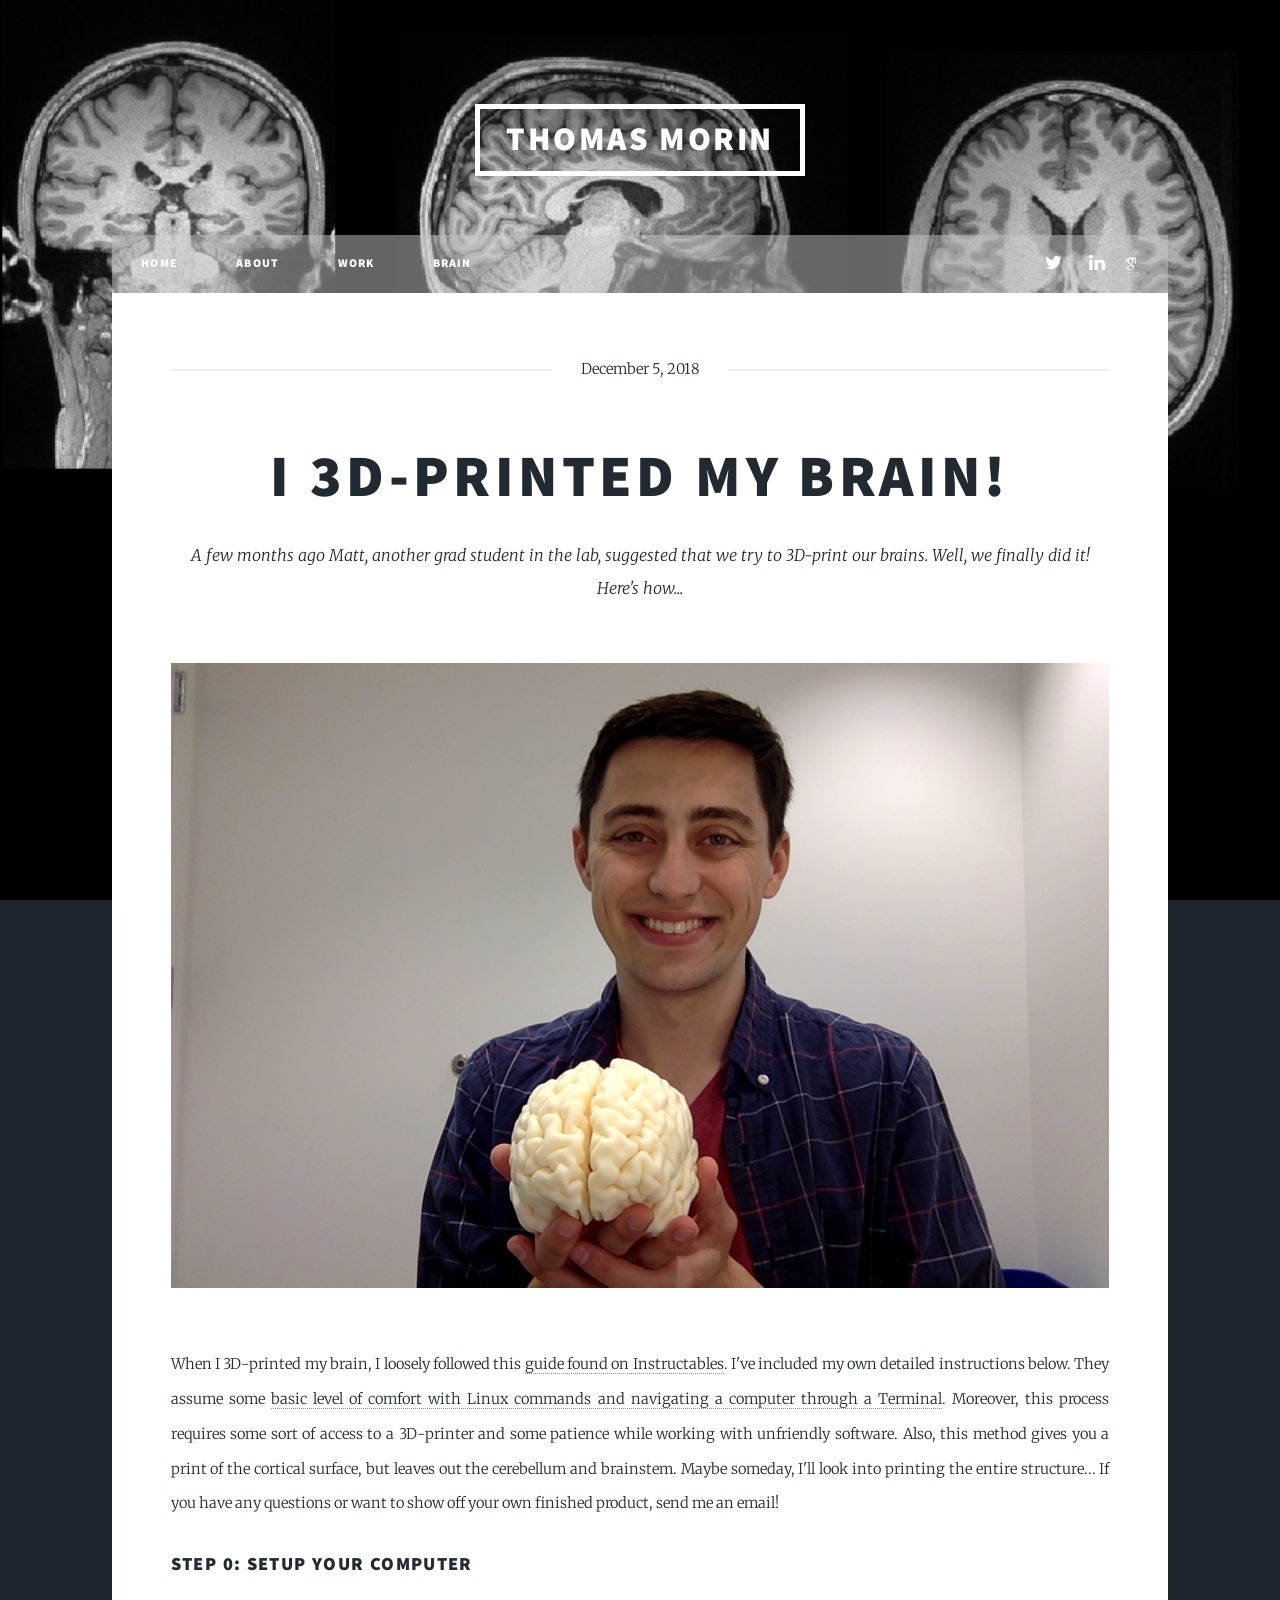
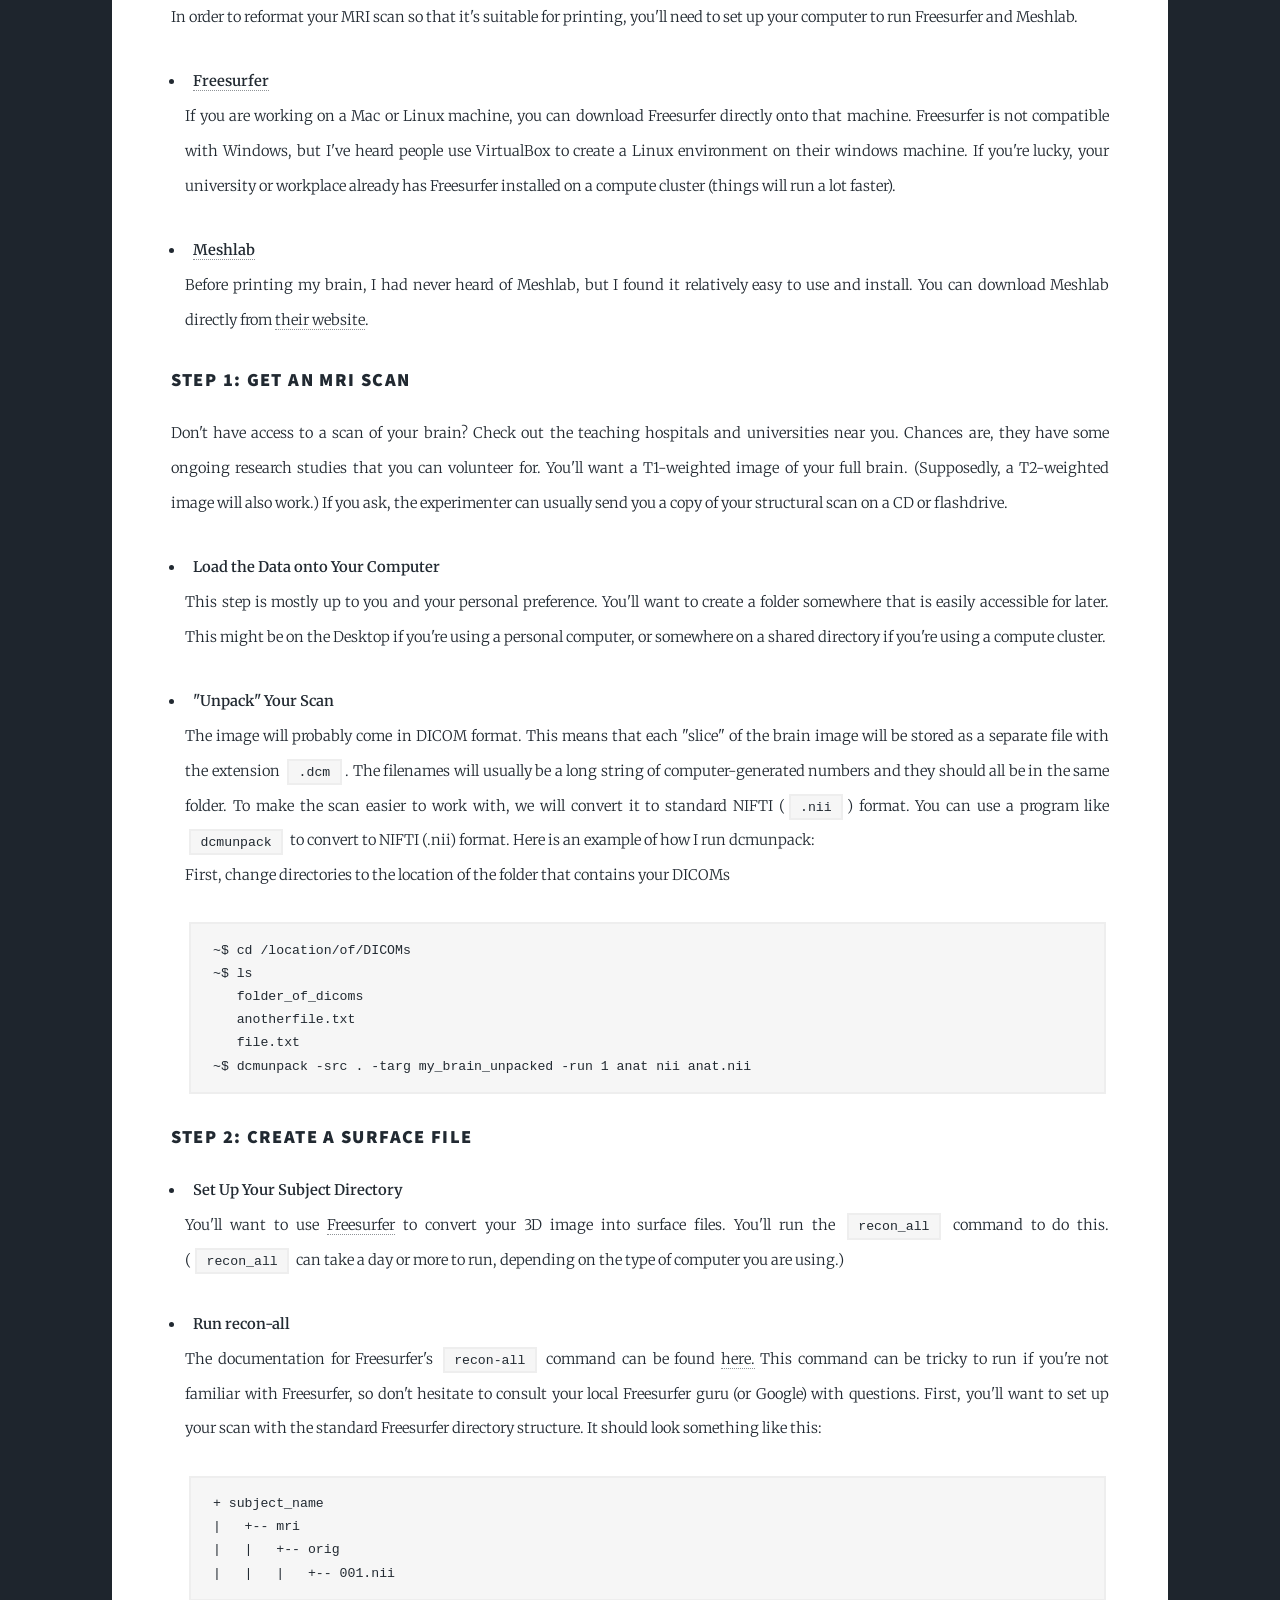
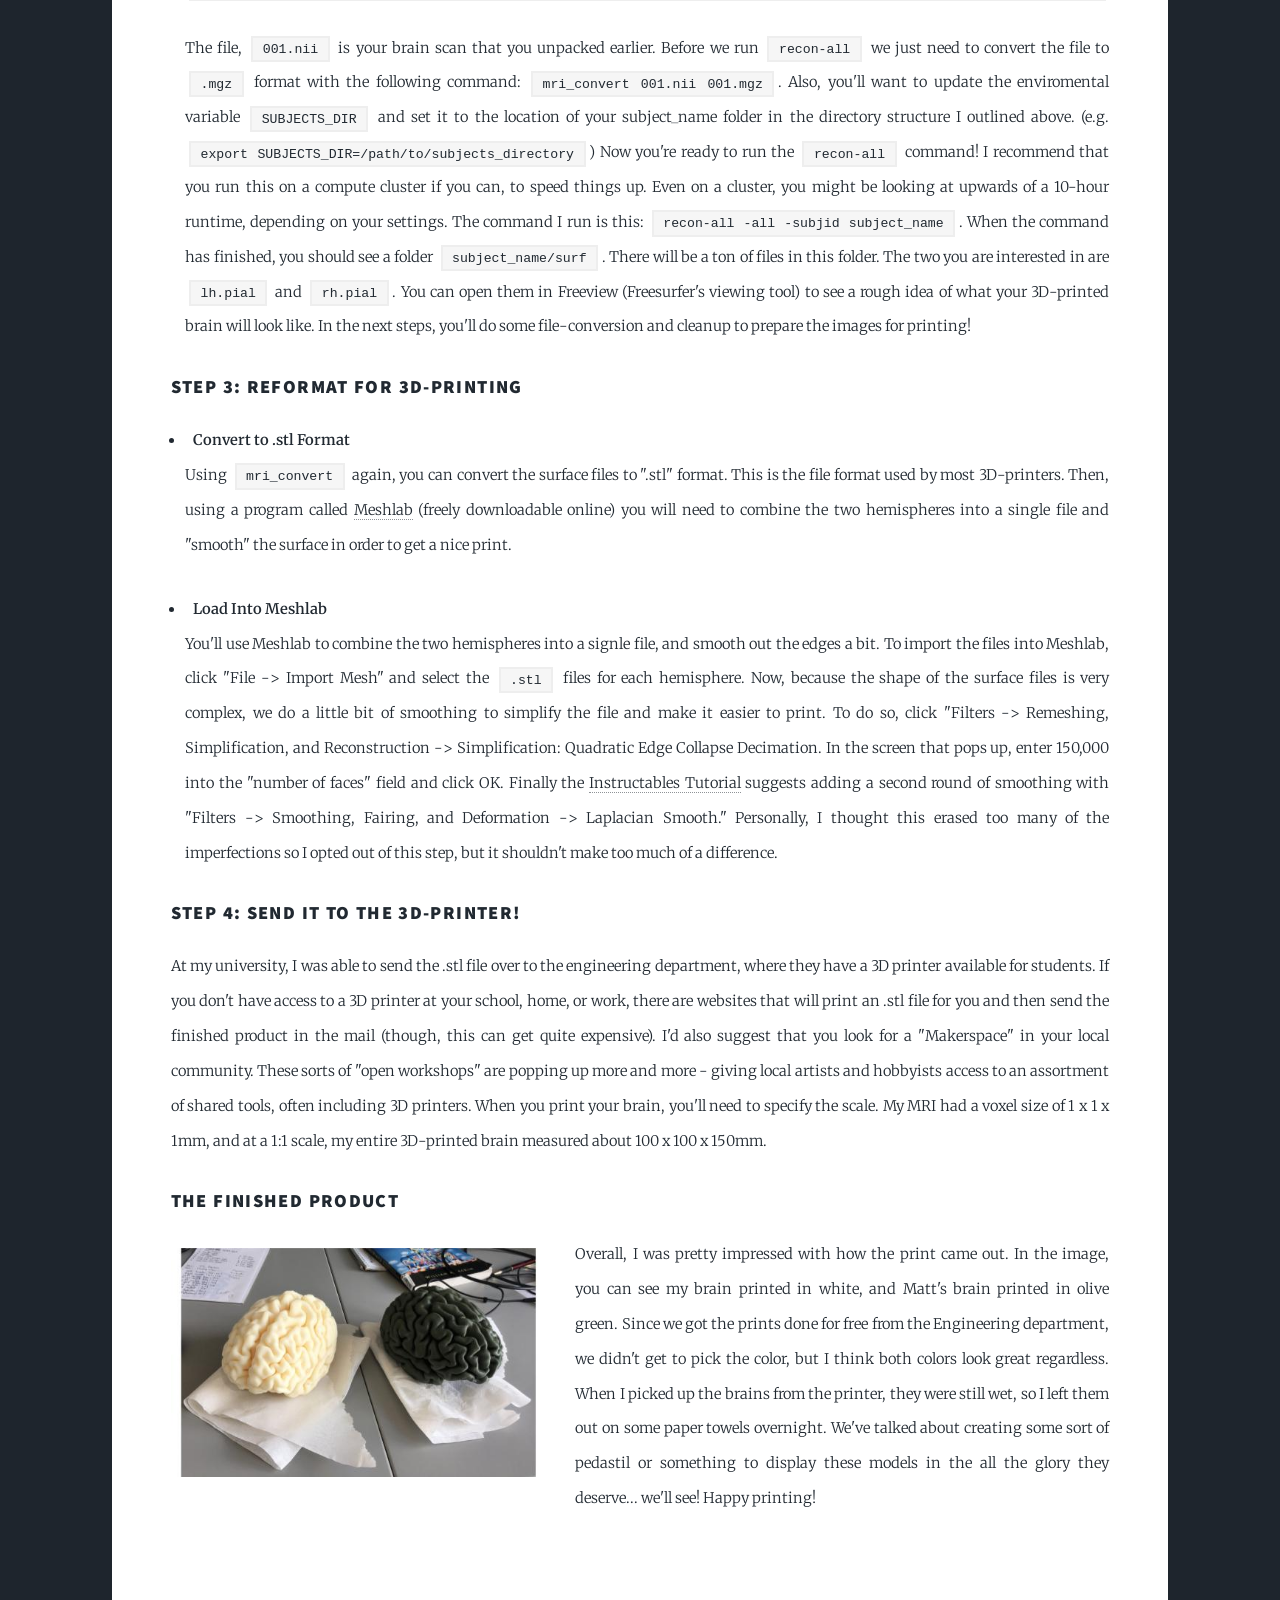
==== commit a304efca: "add 3d printing story, update baa story" ====
--- a/3dbrain.html
+++ b/3dbrain.html
@@ -54,15 +54,16 @@
 						<!-- Post -->
 							<section class="post">
 								<header class="major">
-									<span class="date">September 10, 2018</span>
+									<span class="date">December 5, 2018</span>
 									<h1>I 3D-printed my brain!</h1>
 									<p>A few months ago Matt, another grad student in the lab, suggested that
 										we try to 3D-print our brains. Well, we finally did it! Here's how...</p>
 								</header>
 								<div class="image main"><img src="images/me_and_my_brain.jpg" alt="me holding a 3d printed copy of my brain" /></div>
 								<p>When I 3D-printed my brain, I loosely followed this <a href="https://www.instructables.com/id/3D-print-your-own-brain/">guide found on Instructables</a>. 
-									I've included my own detailed instructions below. They assume some <a href="https://ryanstutorials.net/linuxtutorial/">basic knowledge of Linux commands</a>. Moreover, this
-									process requires some sort of access to a 3D-printer and some patience while working with unfriendly software.</p>
+									I've included my own detailed instructions below. They assume some <a href="https://ryanstutorials.net/linuxtutorial/">basic level of comfort with Linux commands and navigating a computer through a Terminal</a>. Moreover, this
+									process requires some sort of access to a 3D-printer and some patience while working with unfriendly software. Also, this method gives you a print of the cortical surface, but leaves out the cerebellum and brainstem. Maybe someday, 
+									I'll look into printing the entire structure... If you have any questions or want to show off your own finished product, send me an email!</p>
 								<h3>Step 0: Setup Your Computer</h3>
 								<p>In order to reformat your MRI scan so that it's suitable for printing, you'll need to set up your computer to run Freesurfer and Meshlab.</p>
 								<ul>
@@ -92,7 +93,7 @@
 										<pre><code>~$ cd /location/of/DICOMs
 ~$ ls
    folder_of_dicoms
-   anotherfile.docx
+   anotherfile.txt
    file.txt
 ~$ dcmunpack -src . -targ my_brain_unpacked -run 1 anat nii anat.nii</pre></code>
 
@@ -103,16 +104,36 @@
 									<p>You'll want to use <a href="http://freesurfer.net/">Freesurfer</a> to convert your 3D image into surface files. You'll run the <code>recon_all</code>
 										command to do this. (<code>recon_all</code> can take a day or more to run, depending on the type of computer you are using.)</p>
 									<li><b>Run recon-all</b></li>
-									<p>Paragraph about running recon-all</p>
+									<p>The documentation for Freesurfer's <code>recon-all</code> command can be found <a href="https://surfer.nmr.mgh.harvard.edu/fswiki/recon-all"> here.</a> 
+										This command can be tricky to run if you're not familiar with Freesurfer, so don't hesitate to consult your local Freesurfer guru (or Google) with questions.
+										First, you'll want to set up your scan with the standard Freesurfer directory structure. It should look something like this:</p>
+										<pre><code>+ subject_name
+|   +-- mri
+|   |   +-- orig
+|   |   |   +-- 001.nii</pre></code>
+										<p> The file, <code>001.nii</code> is your brain scan that you unpacked earlier. Before we run <code>recon-all</code> we just need to convert the file to
+											<code>.mgz</code> format with the following command: <code>mri_convert 001.nii 001.mgz</code>. Also, you'll want to update the enviromental variable 
+											<code>SUBJECTS_DIR</code> and set it to the location of your subject_name folder in the directory structure I outlined above. (e.g. <code>export SUBJECTS_DIR=/path/to/subjects_directory</code>)
+										Now you're ready to run the <code>recon-all</code> command! I recommend that you run this on a compute cluster if you can, to speed things up. Even on a cluster, you might be looking at upwards of a 10-hour runtime, 
+										depending on your settings. The command I run is this: <code>recon-all -all -subjid subject_name</code>.
+										When the command has finished, you should see a folder <code>subject_name/surf</code>. There will be a ton of files in this folder. The two you are interested in are <code>lh.pial</code> and <code>rh.pial</code>. You can
+										open them in Freeview (Freesurfer's viewing tool) to see a rough idea of what your 3D-printed brain will look like. In the next steps, you'll do some file-conversion and cleanup to prepare the images for printing!
+										</p>
 									</ul>
 								<h3>Step 3: Reformat for 3D-Printing</h3>
 									<ul>
 									<li><b>Convert to .stl Format</b></li>
-									<p>Using a command called mri_convert, you can convert the surface files to ".stl" format. This is the file format used by most 3D-printers.
-										Then, using a program called <a href="http://www.meshlab.net/">Meshlab</a> (freely downloadable online) you will need to "smooth" the 
-										surface in order to get a nice print.</p>
+									<p>Using  <code>mri_convert</code> again, you can convert the surface files to ".stl" format. This is the file format used by most 3D-printers.
+										Then, using a program called <a href="http://www.meshlab.net/">Meshlab</a> (freely downloadable online) you will need to combine the 
+										two hemispheres into a single file and "smooth" the surface in order to get a nice print.</p>
 									<li><b>Load Into Meshlab</b></li>
-									<p>paragraph about what to do in meshlab</p>
+									<p>You'll use Meshlab to combine the two hemispheres into a signle file, and smooth out the edges a bit. To import the files into Meshlab,
+										click "File -> Import Mesh" and select the <code>.stl</code> files for each hemisphere. Now, because the shape of the surface files
+										is very complex, we do a little bit of smoothing to simplify the file and make it easier to print. To do so, click "Filters -> Remeshing, 
+										Simplification, and Reconstruction -> Simplification: Quadratic Edge Collapse Decimation. In the screen that pops up, enter 150,000 into
+										 the "number of faces" field and click OK. Finally the <a href="https://www.instructables.com/id/3D-print-your-own-brain/">Instructables Tutorial</a> suggests adding a second round of smoothing 
+										 with "Filters -> Smoothing, Fairing, and Deformation -> Laplacian Smooth." Personally, I thought this erased too many of the imperfections
+										 so I opted out of this step, but it shouldn't make too much of a difference.</p>
 									</ul>
 								<h3>Step 4: Send it to the 3D-Printer!</h3>
 								<p>At my university, I was able to send the .stl file over to the engineering department, where they have a 3D printer available for students.
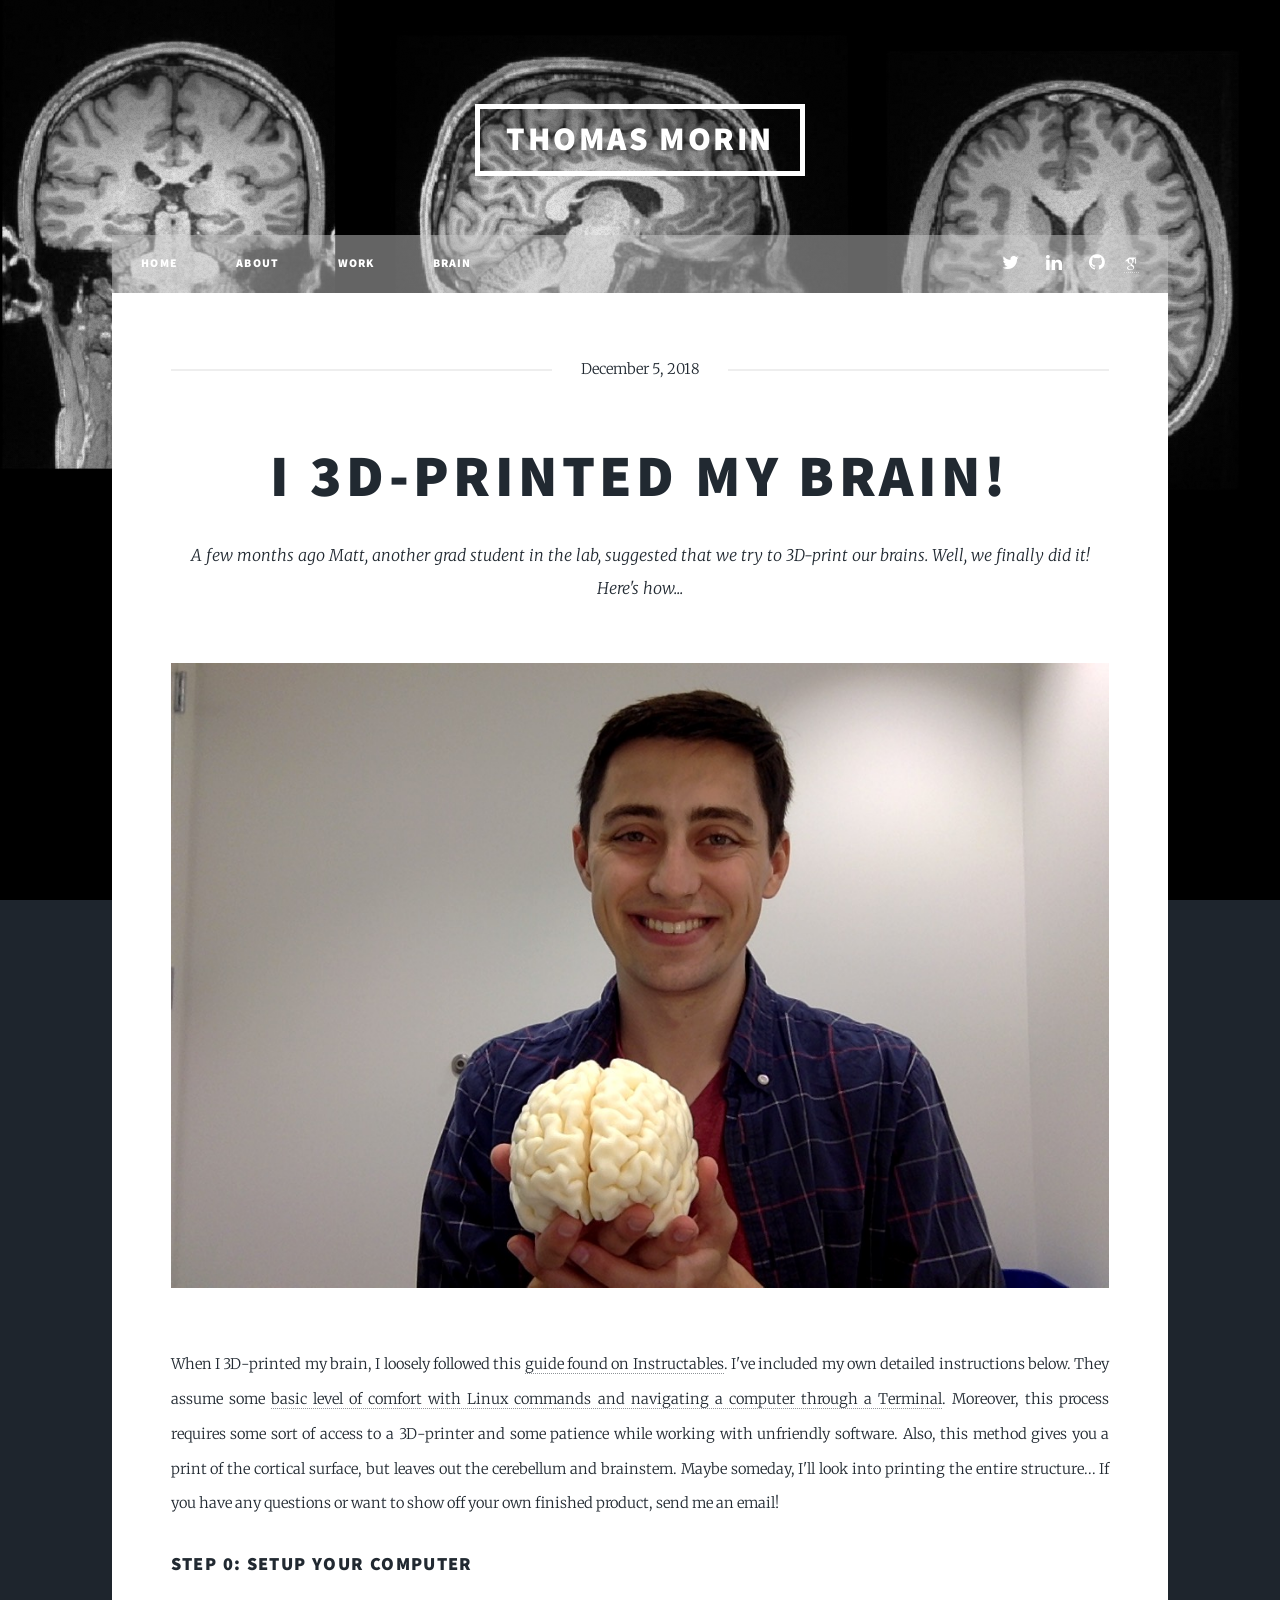
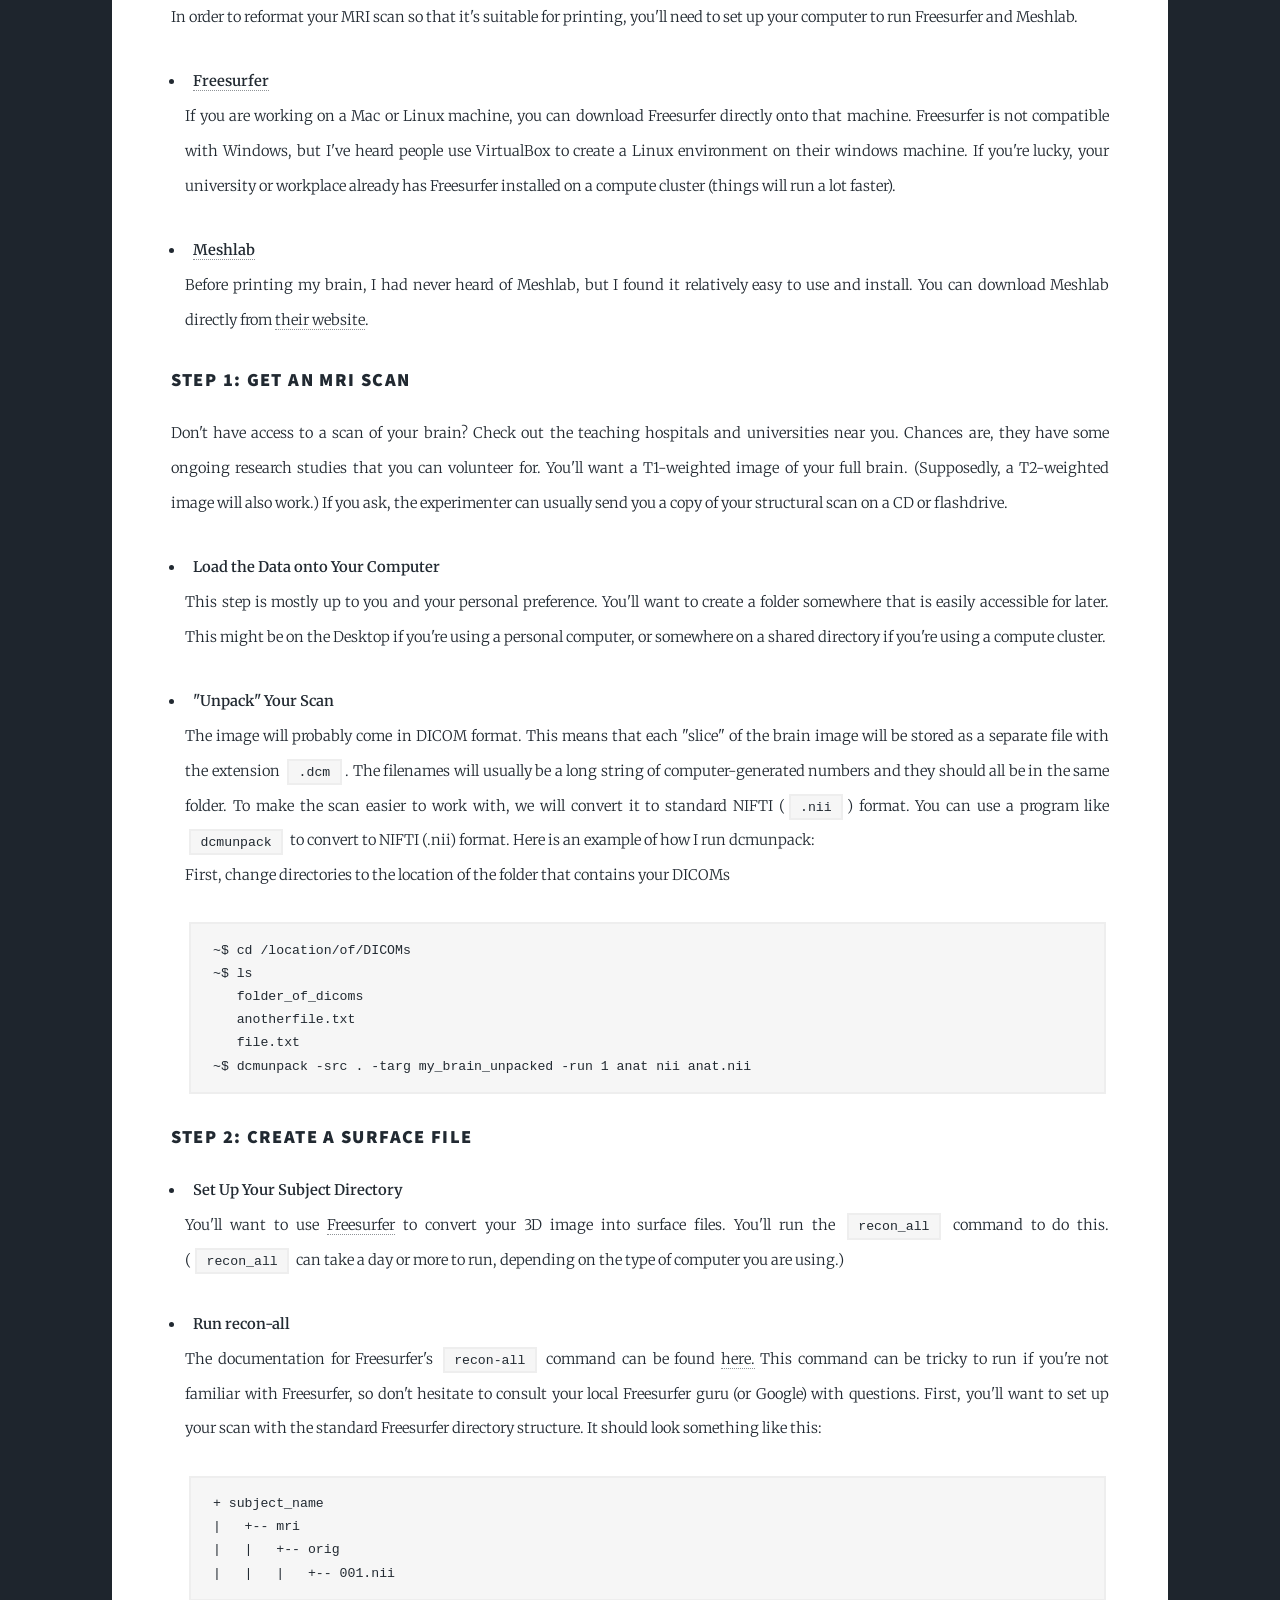
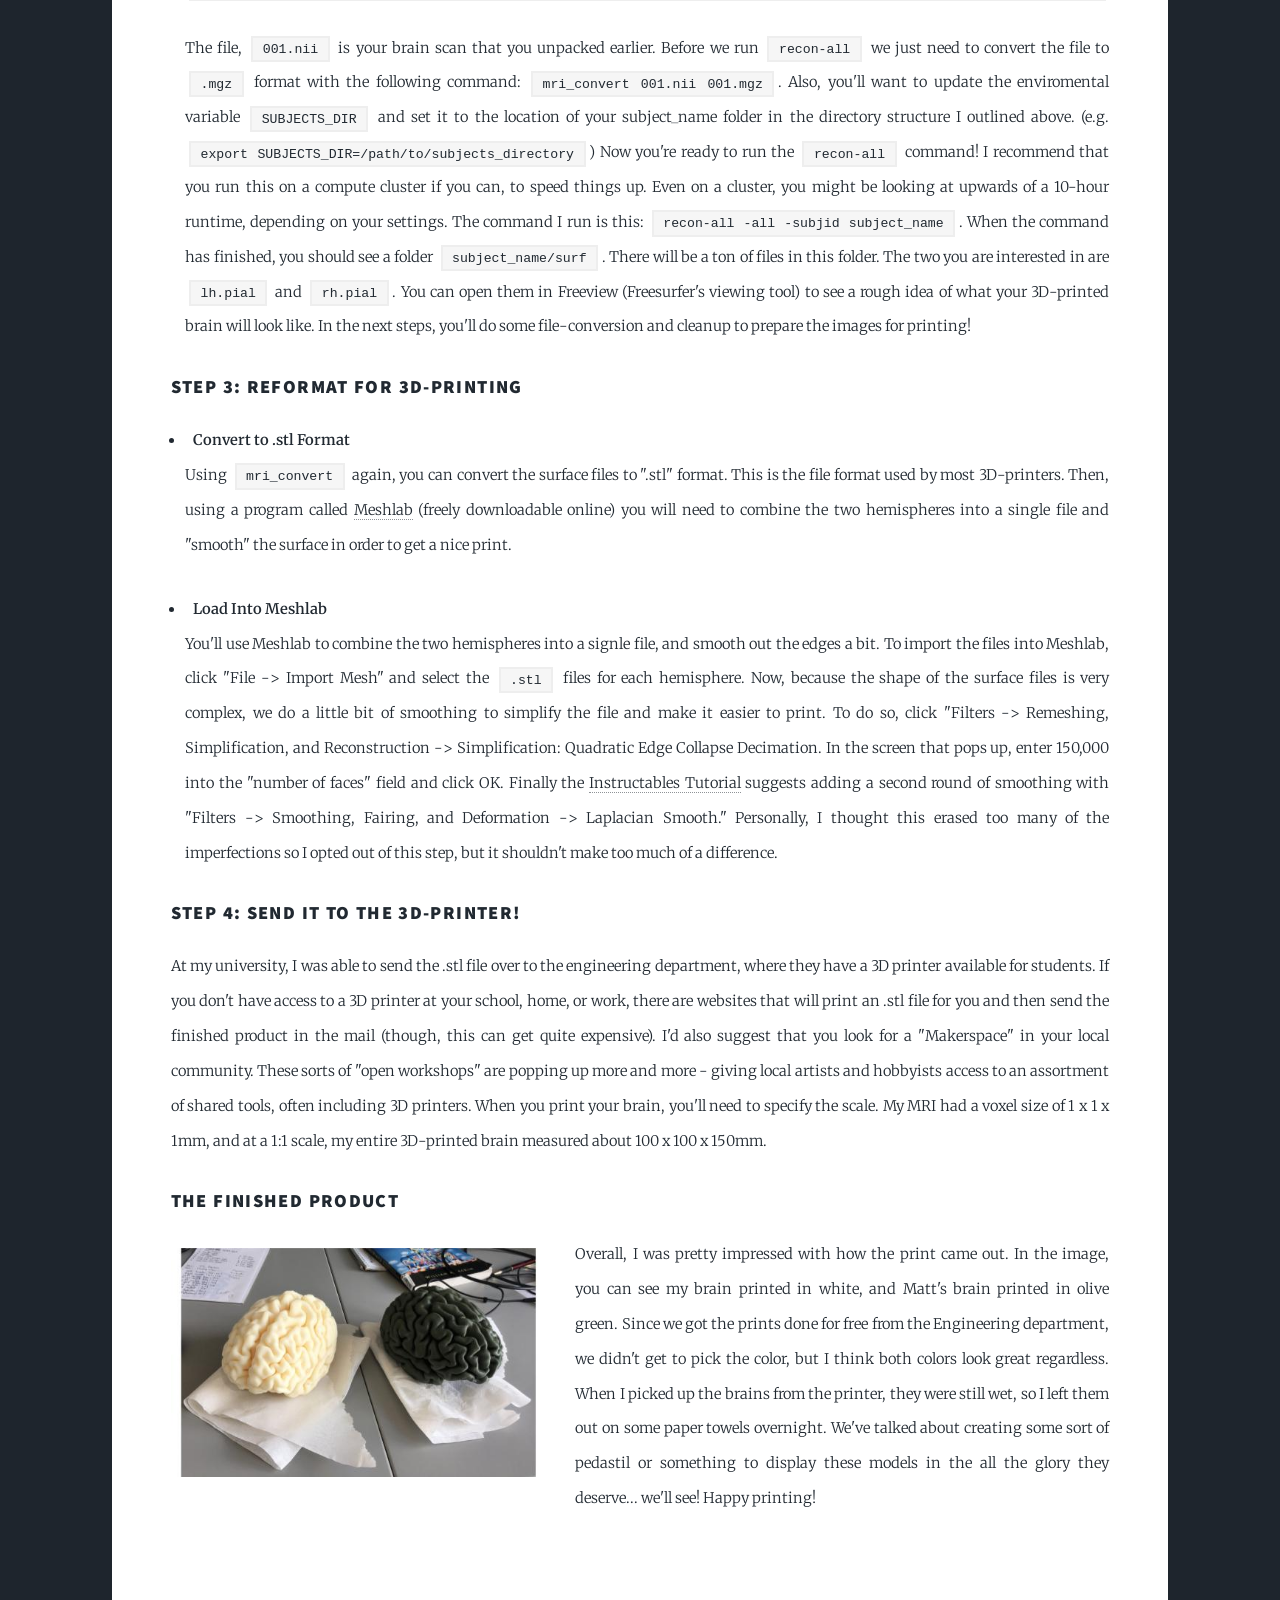
==== commit 6c11631e: "Update social buttons on nav bar and in footer" ====
--- a/3dbrain.html
+++ b/3dbrain.html
@@ -11,9 +11,15 @@
 	Free for personal and commercial use under the CCA 3.0 license (html5up.net/license)
 -->
 <html>
-	<script src="http://www.w3schools.com/lib/w3data.js"></script>
+	<script src="https://www.w3schools.com/lib/w3.js"></script>
 	<head>
-		<title>3D PrintedBrain</title>
+		<meta property="og:site_name" content="Tom Morin"/>
+                <meta property="og:title" content="How to 3D Print Your Brain"/>
+                <meta property="og:description" content="A few months ago, I 3d printed my brain. Here's a tutorial for anyone who's interested."/>
+                <meta property="og:image" content="images/me_and_my_brain.jpg"/>
+                <meta property="og:url" content="http://tmmorin.com/3dbrain.html">
+                <meta property="og:type" content="blog"/>
+		<title>3D Printed Brain</title>
 		<meta charset="utf-8" />
 		<meta name="viewport" content="width=device-width, initial-scale=1, user-scalable=no" />
 		<link rel="stylesheet" href="assets/css/main.css" />
@@ -40,11 +46,10 @@
 			                        <li><a href="brain_images.html">Brain</a></li>
 			                </ul>
 			                <ul class="icons">
-			                        <li><a href="https://twitter.com/ThomasMorin1" class="icon fa-twitter"><span class="label">Twitter</span></a></li>
-			                        <li><a href="https://www.linkedin.com/in/thomas-morin-23b196b2" class="icon fa-linkedin"><span class="label">LinkedIn</span></a></li>
-			                        <li><a href="https://scholar.google.com/citations?user=DYfllzQAAAAJ" class="ai ai-google-scholar"><span class="label"></span></a></li>
-			                        <!-- <li><a href="#" class="icon fa-instagram"><span class="label">Instagram</span></a></li> -->
-			                        <!-- <li><a href="#" class="icon fa-github"><span class="label">GitHub</span></a></li> -->
+			                        <li><a href="https://twitter.com/ThomasMorin1" target="_blank" class="icon fa-twitter"><span class="label">Twitter</span></a></li>
+			                        <li><a href="https://www.linkedin.com/in/thomas-morin-23b196b2" target="_blank" class="icon fa-linkedin"><span class="label">LinkedIn</span></a></li>
+			                        <li><a href="https://github.com/tmorin01" target="_blank" class="icon fa-github"><span class="label">GitHub</span></a></li>
+			                        <li><a href="https://scholar.google.com/citations?user=DYfllzQAAAAJ" target="_blank" class="ai ai-google-scholar"><span class="label"></span></a></li>
 			                </ul>
 			        </nav>
 
@@ -158,7 +163,7 @@
 			</div>
 
 		<!-- Scripts -->
-			<script>w3IncludeHTML();</script>
+			<script>w3.includeHTML();</script>
 			<script src="assets/js/jquery.min.js"></script>
 			<script src="assets/js/jquery.scrollex.min.js"></script>
 			<script src="assets/js/jquery.scrolly.min.js"></script>
